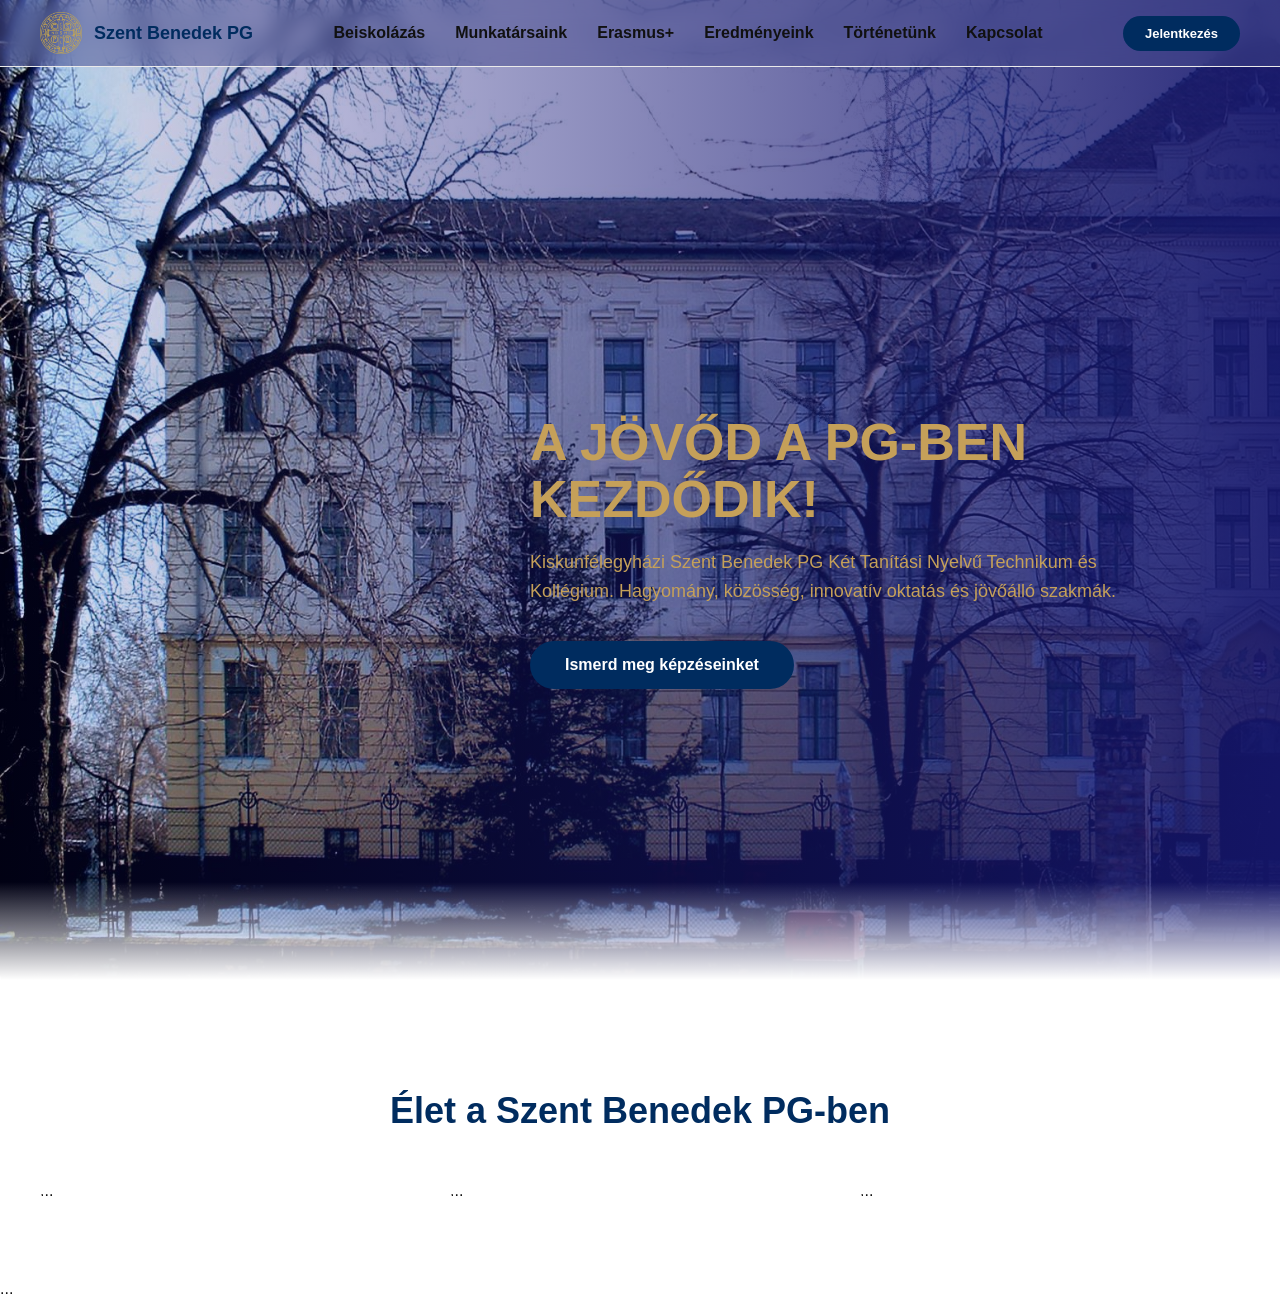
==== index.html @ a0282d71 "Update index.html" ====
<!DOCTYPE html>
<html lang="hu">
<head>
    <meta charset="UTF-8">
    <meta name="viewport" content="width=device-width, initial-scale=1.0">
    <title>Szent Benedek PG - Kiskunfélegyháza</title>
    <link rel="stylesheet" href="style.css">
</head>

<body>
    <header>
    <nav class="fejlec-tartalom">
        <div class="logo-terulet">
            <img src="pg_logo.png" alt="PG Bencés Címer">
            Szent Benedek PG
        </div>

        <ul class="menu">
            <li><a href="#beiskolazas">Beiskolázás</a></li>
            <li><a href="munkatarsak.html">Munkatársaink</a></li>
            <li><a href="#erasmus">Erasmus+</a></li>
            <li><a href="eredmenyek.html">Eredményeink</a></li>
            <li><a href="#tortenet">Történetünk</a></li>
            <li><a href="#kapcsolat">Kapcsolat</a></li>
        </ul>

        <a href="https://szbi-pg.hu/index.php/hu/beiskolazas"
           class="jelentkezes-gomb">
            Jelentkezés
        </a>
    </nav>
</header>
<section class="nyito-resz">
    <div class="nyito-tartalom">
        <h1>
            A JÖVŐD A PG-BEN KEZDŐDIK!
        </h1>

        <p>
            Kiskunfélegyházi Szent Benedek PG Két Tanítási
            Nyelvű Technikum és Kollégium.
            Hagyomány, közösség, innovatív oktatás és
            jövőálló szakmák.
        </p>

        <a href="#beiskolazas" class="fo-gomb">
            Ismerd meg képzéseinket
        </a>
    </div>
</section>
<section id="beiskolazas" class="tartalmi-resz">
    <h2 class="szekcio-cim">
        Élet a Szent Benedek PG-ben
    </h2>
    
    <div class="kartya-lista">
    
        <div class="informacio-kartya">
            ...
        </div>
    
        <div class="informacio-kartya" id="erasmus">
            ...
        </div>
    
        <div class="informacio-kartya">
            ...
        </div>
    
    </div>
</section>
<section id="tortenet" class="tortenet-resz">
    ...
</section>
</body>
</html>
---- style.css ----
:root {
    --pg-kek: #002c5f;
    --pg-arany: #c5a059;
    --szoveg-sotet: #111111;
    --szoveg-szurke: #555555;
    --hatter-vilagos: #ffffff;
    --hatter-szurke: #f8f9fa;
    --betutipus: 'Helvetica Neue', Helvetica, Arial, sans-serif;
}

body {
    font-family: var(--betutipus);
    margin: 0;
    padding: 0;
    color: var(--szoveg-sotet);
    background-color: var(--hatter-vilagos);
    overflow-x: hidden;
}

a {
    text-decoration: none;
    color: inherit;
}

ul {
    list-style: none;
    margin: 0;
    padding: 0;
}

header {
    background-color: rgba(71, 75, 141, 0.492);
    position: fixed;
    top: 0;
    width: 100%;
    z-index: 1000;
    border-bottom: 1px solid #eaeaea;
    backdrop-filter: blur(10px);
}

.fejlec-tartalom {
    max-width: 1440px;
    margin: 0 auto;
    display: flex;
    justify-content: space-between;
    align-items: center;
    padding: 12px 40px;
}

.logo-terulet {
    display: flex;
    align-items: center;
    gap: 12px;
    font-weight: 700;
    font-size: 18px;
    color: var(--pg-kek);
}

.logo-terulet img {
    height: 42px;
    width: auto;
}

.menu {
    display: flex;
    gap: 30px;
    font-size: 16px;
    font-weight: 600;
}

.jelentkezes-gomb {
    background-color: var(--pg-kek);
    color: white;
    padding: 10px 22px;
    border-radius: 20px;
    font-size: 13px;
    font-weight: 600;
}

.nyito-resz {
    height: 100vh;
    background:
        linear-gradient(
            to bottom,
            rgba(255, 255, 255, 0) 90%,
            rgba(255, 255, 255, 1) 100%
        ),
        linear-gradient(
            to right,
            rgba(0, 3, 182, 0.1) 0%,
            rgb(22, 23, 109) 110%
        ),
        url('pg.jpg') left top / cover no-repeat;

    display: flex;
    align-items: center;
    justify-content: flex-end;
    padding: 80px 40px 0;
}

.nyito-tartalom {
    max-width: 650px;
    padding-right: 60px;
    color: var(--pg-arany);
}

.nyito-resz h1 {
    font-size: 52px;
    font-weight: 800;
    margin-bottom: 20px;
    line-height: 1.1;
}

.nyito-resz p {
    font-size: 18px;
    margin-bottom: 35px;
    line-height: 1.6;
}

.fo-gomb {
    display: inline-block;
    background-color: var(--pg-kek);
    color: white;
    padding: 15px 35px;
    border-radius: 30px;
    font-weight: 700;
}

.tartalmi-resz {
    padding: 80px 40px;
    max-width: 1440px;
    margin: 0 auto;
}

.szekcio-cim {
    font-size: 36px;
    font-weight: 700;
    text-align: center;
    margin-bottom: 50px;
    color: var(--pg-kek);
}

.kartya-lista {
    display: grid;
    grid-template-columns: repeat(auto-fit, minmax(320px, 1fr));
    gap: 30px;
}

.informacio-kartya {
    background: white;
    border-radius: 20px;
    overflow: hidden;
    transition: 0.4s;
    display: flex;
    flex-direction: column;
}

.informacio-kartya:hover {
    box-shadow: 0 20px 40px var(--pg-kek);
    transform: translateY(-5px);
}

.kartya-kep {
    height: 220px;
    background-size: cover;
    background-position: center;
}

.kartya-tartalom {
    padding: 30px;
    flex-grow: 1;
    display: flex;
    flex-direction: column;
}

.kartya-kategoria {
    font-size: 12px;
    font-weight: 700;
    color: var(--pg-arany);
    text-transform: uppercase;
    margin-bottom: 10px;
}

.informacio-kartya h3 {
    font-size: 22px;
    color: var(--pg-kek);
    margin: 0 0 15px;
}

.informacio-kartya p {
    font-size: 15px;
    color: var(--szoveg-szurke);
    line-height: 1.6;
}

.kartya-link {
    font-size: 14px;
    font-weight: 700;
    color: var(--pg-kek);
    margin-top: auto;
}

.kartya-link::after {
    content: ' →';
}
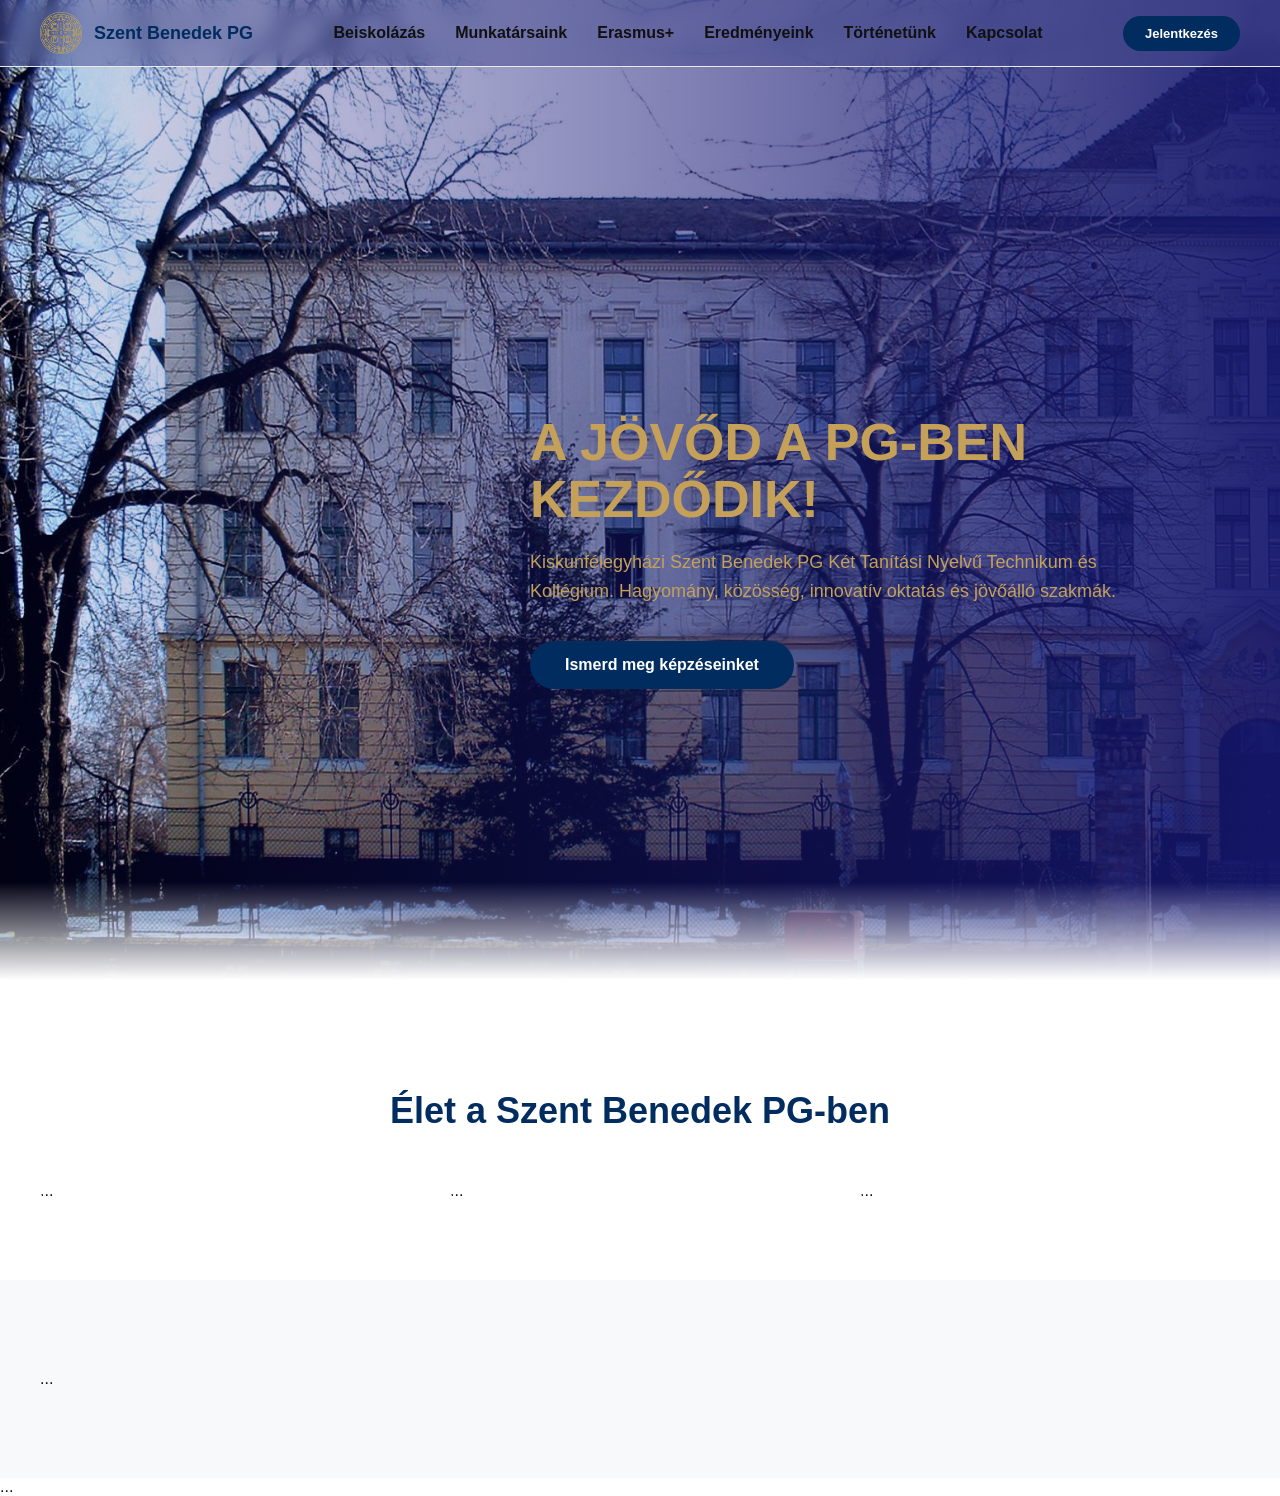
==== commit eb156886: "Update index.html" ====
--- a/index.html
+++ b/index.html
@@ -72,5 +72,8 @@
 <section id="tortenet" class="tortenet-resz">
     ...
 </section>
+<footer id="kapcsolat">
+    ...
+</footer>
 </body>
 </html>
--- a/style.css
+++ b/style.css
@@ -203,3 +203,40 @@
 .kartya-link::after {
     content: ' →';
 }
+
+.tortenet-resz {
+    background-color: var(--hatter-szurke);
+    padding: 90px 40px;
+}
+
+.tortenet-tartalom {
+    max-width: 1440px;
+    margin: 0 auto;
+    display: flex;
+    align-items: center;
+    gap: 60px;
+}
+
+.tortenet-kep {
+    flex: 1;
+    border-radius: 20px;
+    height: 420px;
+    background-image: url('tortenet.jpg');
+    background-size: cover;
+    background-position: center;
+}
+
+.tortenet-szoveg {
+    flex: 1;
+}
+
+.tortenet-szoveg h2 {
+    font-size: 38px;
+    color: var(--pg-kek);
+}
+
+.tortenet-szoveg p {
+    font-size: 16px;
+    color: var(--szoveg-szurke);
+    line-height: 1.8;
+}
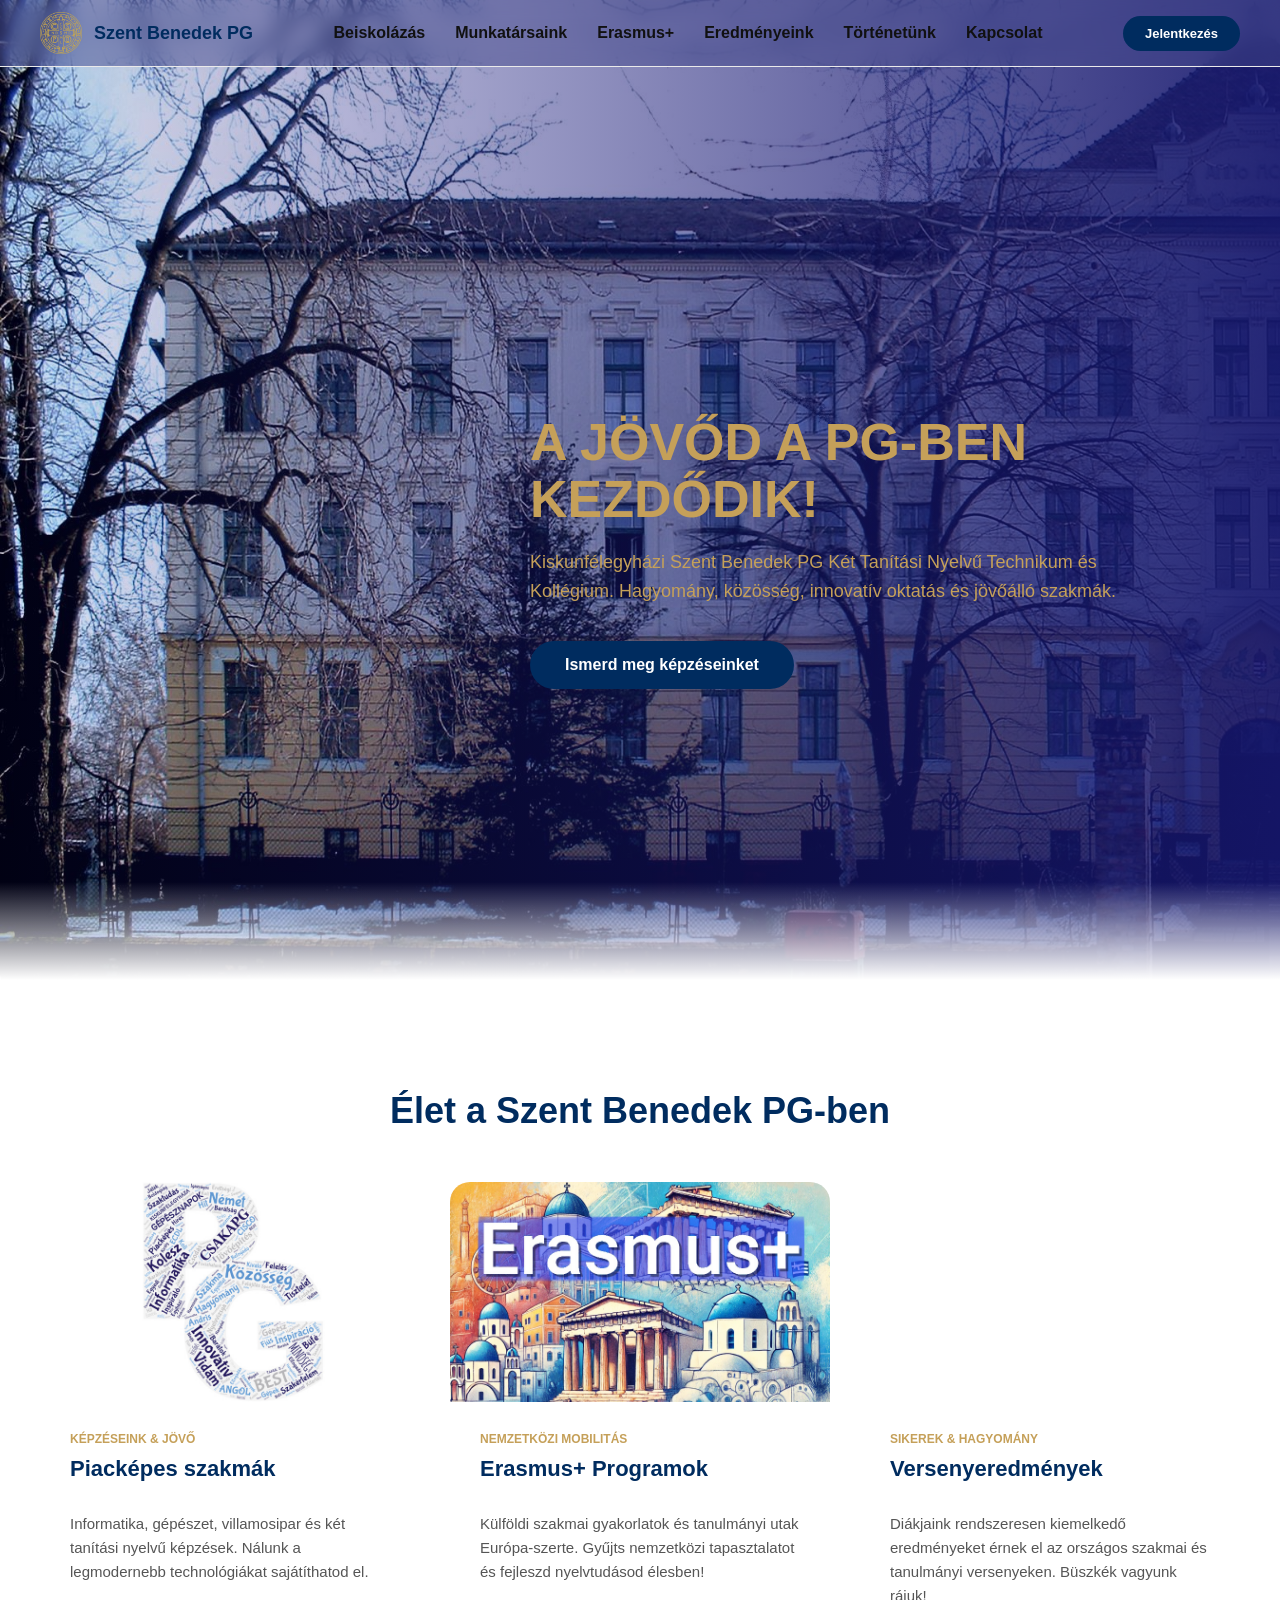
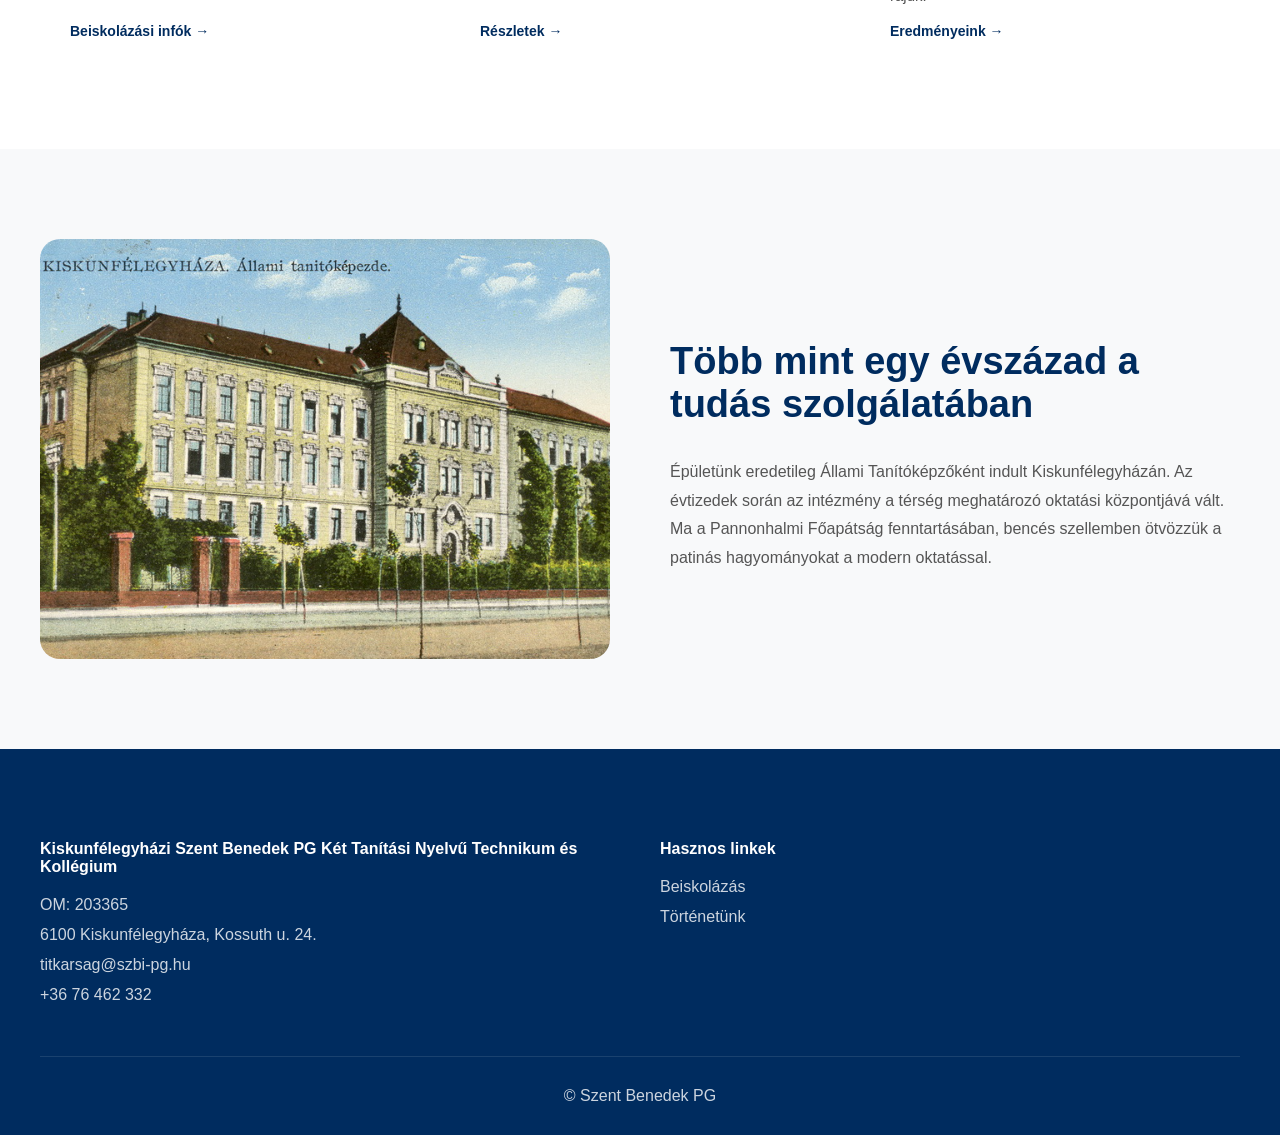
==== commit 9b87d0a3: "tartalom hozzáadása" ====
--- a/index.html
+++ b/index.html
@@ -6,74 +6,196 @@
     <title>Szent Benedek PG - Kiskunfélegyháza</title>
     <link rel="stylesheet" href="style.css">
 </head>
-
 <body>
     <header>
-    <nav class="fejlec-tartalom">
-        <div class="logo-terulet">
-            <img src="pg_logo.png" alt="PG Bencés Címer">
-            Szent Benedek PG
-        </div>
+        <nav class="fejlec-tartalom">
+            <div class="logo-terulet">
+                <img src="pg_logo.png" alt="PG Bencés Címer">
+                Szent Benedek PG
+            </div>
+            <ul class="menu">
+                <li>
+                    <a href="#beiskolazas">
+                        Beiskolázás
+                    </a>
+                </li>
+                <li>
+                    <a href="munkatarsak.html">
+                        Munkatársaink
+                    </a>
+                </li>
+                <li>
+                    <a href="#erasmus">
+                        Erasmus+
+                    </a>
+                </li>
+                <li>
+                    <a href="eredmenyek.html">
+                        Eredményeink
+                    </a>
+                </li>
+                <li>
+                    <a href="#tortenet">
+                        Történetünk
+                    </a>
+                </li>
+                <li>
+                    <a href="#kapcsolat">
+                        Kapcsolat
+                    </a>
+                </li>
+            </ul>
+            <a href="https://szbi-pg.hu/index.php/hu/beiskolazas" class="jelentkezes-gomb">
+                Jelentkezés
+            </a>
+        </nav>
+    </header>
+    <section class="nyito-resz">
+        <div class="nyito-tartalom">
+            <h1>
+                A JÖVŐD A PG-BEN KEZDŐDIK!
+            </h1>
+            <p>
+                Kiskunfélegyházi Szent Benedek PG Két Tanítási
+                Nyelvű Technikum és Kollégium.
+                Hagyomány, közösség, innovatív oktatás és
+                jövőálló szakmák.
+            </p>
+            <a href="#beiskolazas" class="fo-gomb">
+                Ismerd meg képzéseinket
+            </a>
+        </div>
+    </section>
+    <section id="beiskolazas" class="tartalmi-resz">
+        <h2 class="szekcio-cim">
+            Élet a Szent Benedek PG-ben
+        </h2>
+        <div class="kartya-lista">
+            <div class="informacio-kartya">
+                <div class="kartya-kep" style="background-image:url('beiskolazas.jpg');">
+                    
+                </div>
+                <div class="kartya-tartalom">
+                    <span class="kartya-kategoria">
+                        Képzéseink & Jövő
+                    </span>
+                    <h3>
+                        Piacképes szakmák
+                    </h3>
+                    <p>
+                        Informatika, gépészet, villamosipar
+                        és két tanítási nyelvű 
+                        képzések.
+                        Nálunk a legmodernebb technológiákat
+                        sajátíthatod el.
+                    </p>
+                    <a href="https://szbi-pg.hu/index.php/hu/beiskolazas" class="kartya-link">
+                        Beiskolázási infók
+                    </a>
+                </div>
+            </div>
+            <div class="informacio-kartya" id="erasmus">
+                <div class="kartya-kep" style="background-image:url('Erasmus.jpg');">
 
-        <ul class="menu">
-            <li><a href="#beiskolazas">Beiskolázás</a></li>
-            <li><a href="munkatarsak.html">Munkatársaink</a></li>
-            <li><a href="#erasmus">Erasmus+</a></li>
-            <li><a href="eredmenyek.html">Eredményeink</a></li>
-            <li><a href="#tortenet">Történetünk</a></li>
-            <li><a href="#kapcsolat">Kapcsolat</a></li>
-        </ul>
+                </div>
+                <div class="kartya-tartalom">
+                    <span class="kartya-kategoria">
+                        Nemzetközi Mobilitás
+                    </span>
+                    <h3>
+                        Erasmus+ Programok
+                    </h3>
+                    <p>
+                        Külföldi szakmai gyakorlatok és
+                        tanulmányi utak Európa-szerte.
+                        Gyűjts nemzetközi tapasztalatot
+                        és fejleszd nyelvtudásod élesben!
+                    </p>
+                    <a href="#" class="kartya-link">
+                        Részletek
+                    </a>
+                </div>
+            </div>
+            <div class="informacio-kartya" id="eredmenyek">
+                <div class="kartya-kep" style="background-image:url('verseny.jpg');">
 
-        <a href="https://szbi-pg.hu/index.php/hu/beiskolazas"
-           class="jelentkezes-gomb">
-            Jelentkezés
-        </a>
-    </nav>
-</header>
-<section class="nyito-resz">
-    <div class="nyito-tartalom">
-        <h1>
-            A JÖVŐD A PG-BEN KEZDŐDIK!
-        </h1>
+                </div>
+                <div class="kartya-tartalom">
+                    <span class="kartya-kategoria">
+                        Sikerek & Hagyomány
+                    </span>
+                    <h3>
+                        Versenyeredmények
+                    </h3>
+                    <p>
+                        Diákjaink rendszeresen kiemelkedő
+                        eredményeket érnek el az országos
+                        szakmai és tanulmányi versenyeken.
+                        Büszkék vagyunk rájuk!
+                    </p>
+                    <a href="#" class="kartya-link">
+                        Eredményeink
+                    </a>
+                </div>
+            </div>
+        </div>
+    </section>
+    <section id="tortenet" class="tortenet-resz">
+        <div class="tortenet-tartalom">
+            <div class="tortenet-kep">
 
-        <p>
-            Kiskunfélegyházi Szent Benedek PG Két Tanítási
-            Nyelvű Technikum és Kollégium.
-            Hagyomány, közösség, innovatív oktatás és
-            jövőálló szakmák.
-        </p>
-
-        <a href="#beiskolazas" class="fo-gomb">
-            Ismerd meg képzéseinket
-        </a>
-    </div>
-</section>
-<section id="beiskolazas" class="tartalmi-resz">
-    <h2 class="szekcio-cim">
-        Élet a Szent Benedek PG-ben
-    </h2>
-    
-    <div class="kartya-lista">
-    
-        <div class="informacio-kartya">
-            ...
-        </div>
-    
-        <div class="informacio-kartya" id="erasmus">
-            ...
-        </div>
-    
-        <div class="informacio-kartya">
-            ...
-        </div>
-    
-    </div>
-</section>
-<section id="tortenet" class="tortenet-resz">
-    ...
-</section>
-<footer id="kapcsolat">
-    ...
-</footer>
+            </div>
+            <div class="tortenet-szoveg">
+                <h2>
+                    Több mint egy évszázad
+                    a tudás szolgálatában
+                </h2>
+                <p>
+                    Épületünk eredetileg Állami Tanítóképzőként
+                    indult Kiskunfélegyházán.
+                    Az évtizedek során az intézmény a térség
+                    meghatározó oktatási központjává vált.
+                    Ma a Pannonhalmi Főapátság fenntartásában,
+                    bencés szellemben ötvözzük a patinás
+                    hagyományokat a modern oktatással.
+                </p>
+            </div>
+        </div>
+    </section>
+    <footer id="kapcsolat">
+        <div class="lablec-tartalom">
+            <div class="lablec-oszlop">
+                <h4>
+                    Kiskunfélegyházi Szent Benedek PG Két Tanítási Nyelvű Technikum és Kollégium
+                </h4>
+                <ul class="kapcsolat-adat">
+                    <li>OM: 203365</li>
+                    <li>6100 Kiskunfélegyháza, Kossuth u. 24.</li>
+                    <li>titkarsag@szbi-pg.hu</li>
+                    <li>+36 76 462 332</li>
+                </ul>
+            </div>
+            <div class="lablec-oszlop">
+                <h4>
+                    Hasznos linkek
+                </h4>
+                <ul>
+                    <li>
+                        <a href="#beiskolazas">
+                            Beiskolázás
+                        </a>
+                    </li>
+                    <li>
+                        <a href="#tortenet">
+                            Történetünk
+                        </a>
+                    </li>
+                </ul>
+            </div>
+        </div>
+        <div class="lablec-also-resz">
+            © Szent Benedek PG
+        </div>
+    </footer>
 </body>
 </html>
--- a/style.css
+++ b/style.css
@@ -240,3 +240,87 @@
     color: var(--szoveg-szurke);
     line-height: 1.8;
 }
+
+footer {
+    background-color: var(--pg-kek);
+    color: rgba(255, 255, 255, 0.8);
+    padding: 70px 40px 30px;
+}
+
+.lablec-tartalom {
+    max-width: 1440px;
+    margin: 0 auto 40px;
+    display: grid;
+    grid-template-columns: repeat(auto-fit, minmax(220px, 1fr));
+    gap: 40px;
+}
+
+.lablec-oszlop h4 {
+    color: white;
+    margin-bottom: 20px;
+}
+
+.lablec-oszlop ul li {
+    margin-bottom: 12px;
+}
+
+.lablec-also-resz {
+    max-width: 1440px;
+    margin: 0 auto;
+    text-align: center;
+    border-top: 1px solid rgba(255,255,255,0.1);
+    padding-top: 30px;
+}
+
+a {
+    transition: 0.3s;
+}
+
+.menu a:hover,
+.lablec-oszlop a:hover,
+.kartya-link:hover {
+    color: var(--pg-arany);
+    text-shadow: 0 0 5px var(--pg-arany);
+}
+
+.jelentkezes-gomb:hover,
+.fo-gomb:hover {
+    background-color: var(--pg-arany);
+    transform: scale(1.1);
+    color: var(--szoveg-sotet);
+}
+
+@media (max-width: 1024px) {
+    .nyito-resz {
+        background-size: cover;
+        justify-content: center;
+        text-align: center;
+    }
+
+    .nyito-tartalom {
+        padding-right: 0;
+    }
+
+    .tortenet-tartalom {
+        flex-direction: column;
+    }
+
+    .tortenet-kep {
+        width: 100%;
+        height: 300px;
+    }
+}
+
+@media (max-width: 768px) {
+    .menu {
+        display: none;
+    }
+
+    .tartalmi-resz {
+        padding: 50px 20px;
+    }
+
+    .nyito-resz h1 {
+        font-size: 36px;
+    }
+}
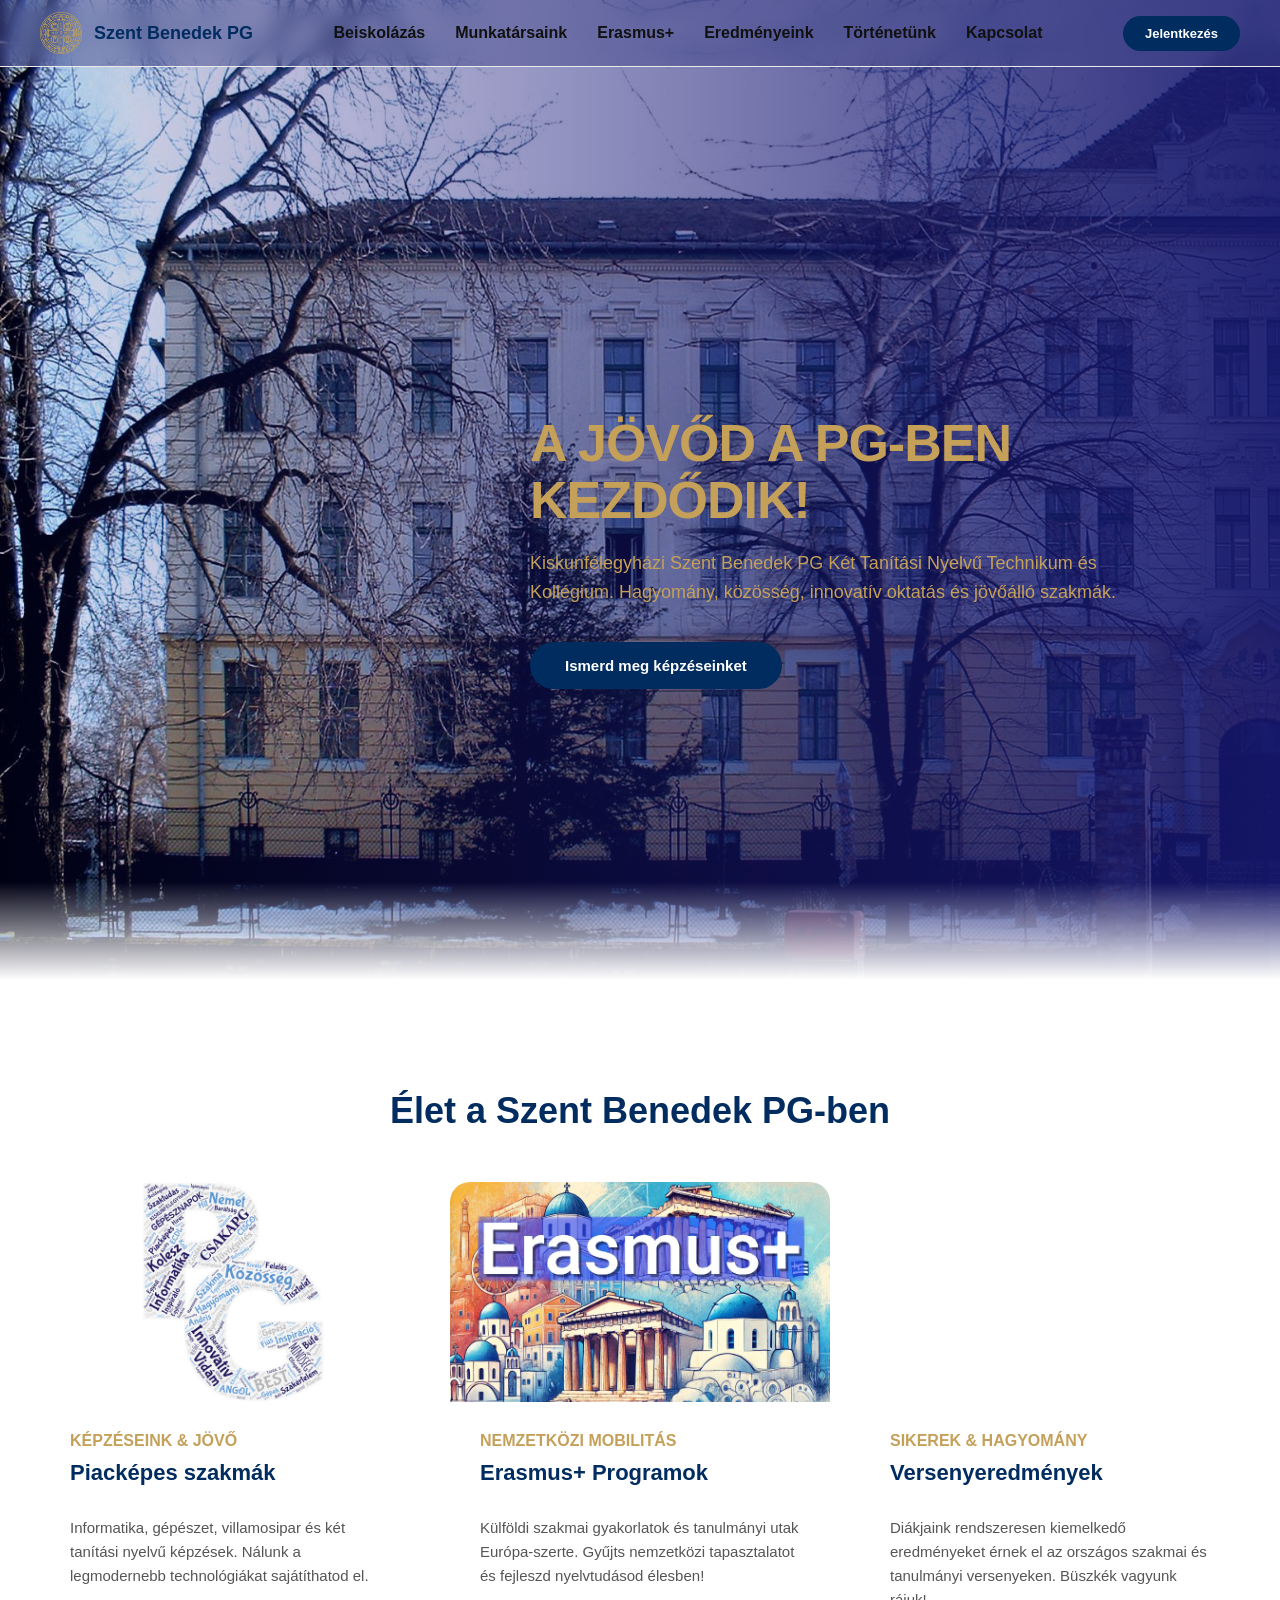
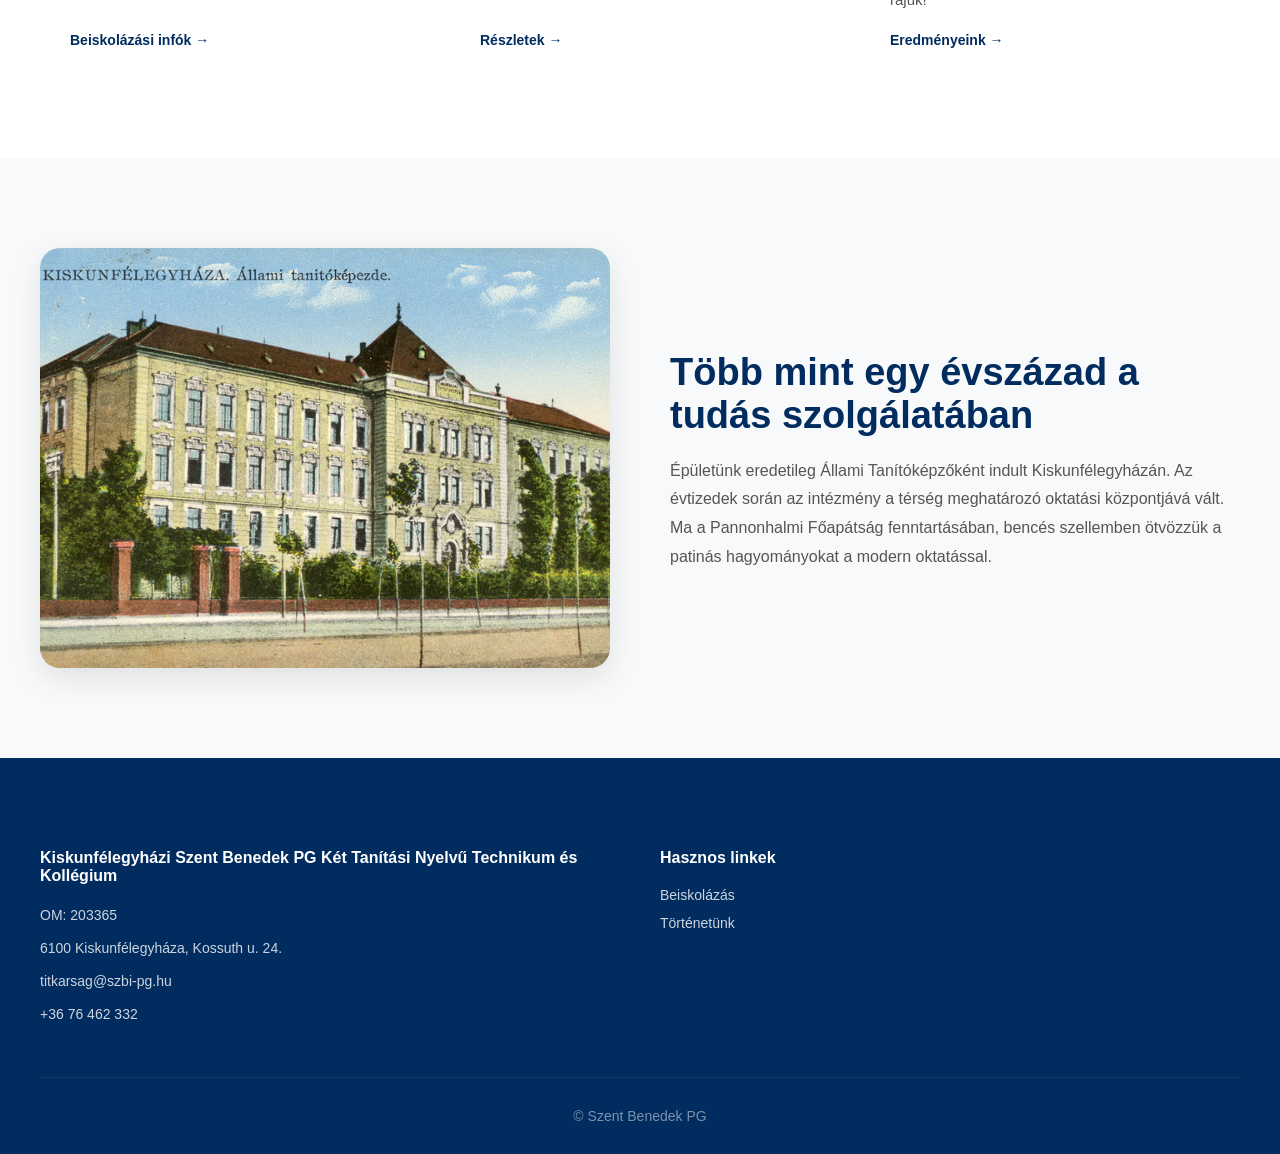
==== commit b26363c0: "erasmus pages development" ====
--- a/index.html
+++ b/index.html
@@ -25,7 +25,7 @@
                     </a>
                 </li>
                 <li>
-                    <a href="#erasmus">
+                    <a href="Erasmus_2022.html">
                         Erasmus+
                     </a>
                 </li>
@@ -35,12 +35,12 @@
                     </a>
                 </li>
                 <li>
-                    <a href="#tortenet">
+                    <a href="index.html/#tortenet">
                         Történetünk
                     </a>
                 </li>
                 <li>
-                    <a href="#kapcsolat">
+                    <a href="index.html/#kapcsolat">
                         Kapcsolat
                     </a>
                 </li>
@@ -111,7 +111,7 @@
                         Gyűjts nemzetközi tapasztalatot
                         és fejleszd nyelvtudásod élesben!
                     </p>
-                    <a href="#" class="kartya-link">
+                    <a href="Erasmus_2022.html" class="kartya-link">
                         Részletek
                     </a>
                 </div>
--- a/style.css
+++ b/style.css
@@ -1,14 +1,14 @@
-:root {
+:root{
     --pg-kek: #002c5f;
     --pg-arany: #c5a059;
     --szoveg-sotet: #111111;
     --szoveg-szurke: #555555;
     --hatter-vilagos: #ffffff;
-    --hatter-szurke: #f8f9fa;
+    --hatter-szurke:  #f8f9fa;
     --betutipus: 'Helvetica Neue', Helvetica, Arial, sans-serif;
 }
 
-body {
+body{
     font-family: var(--betutipus);
     margin: 0;
     padding: 0;
@@ -17,18 +17,19 @@
     overflow-x: hidden;
 }
 
-a {
+a{
     text-decoration: none;
     color: inherit;
-}
-
-ul {
+    transition: 0.3s;
+}
+
+ul{
     list-style: none;
     margin: 0;
     padding: 0;
 }
 
-header {
+header{
     background-color: rgba(71, 75, 141, 0.492);
     position: fixed;
     top: 0;
@@ -38,7 +39,7 @@
     backdrop-filter: blur(10px);
 }
 
-.fejlec-tartalom {
+.fejlec-tartalom{
     max-width: 1440px;
     margin: 0 auto;
     display: flex;
@@ -47,7 +48,7 @@
     padding: 12px 40px;
 }
 
-.logo-terulet {
+.logo-terulet{
     display: flex;
     align-items: center;
     gap: 12px;
@@ -56,83 +57,99 @@
     color: var(--pg-kek);
 }
 
-.logo-terulet img {
+.logo-terulet img{
     height: 42px;
     width: auto;
 }
 
-.menu {
+.menu{
     display: flex;
     gap: 30px;
     font-size: 16px;
     font-weight: 600;
-}
-
-.jelentkezes-gomb {
+    color: var(--szoveg-sotet);
+}
+
+.menu a:hover, .lablec-oszlop a:hover, .kartya-link:hover{
+    color: var(--pg-arany);
+    text-shadow: 0px 0px 5px var(--pg-arany);
+}
+
+.jelentkezes-gomb{
     background-color: var(--pg-kek);
     color: white;
+    /*  PREV VERSION: color: white !important;*/
     padding: 10px 22px;
     border-radius: 20px;
     font-size: 13px;
     font-weight: 600;
 }
 
-.nyito-resz {
+.nyito-resz{
     height: 100vh;
     background:
-        linear-gradient(
-            to bottom,
-            rgba(255, 255, 255, 0) 90%,
-            rgba(255, 255, 255, 1) 100%
-        ),
-        linear-gradient(
-            to right,
-            rgba(0, 3, 182, 0.1) 0%,
-            rgb(22, 23, 109) 110%
-        ),
-        url('pg.jpg') left top / cover no-repeat;
-
+    linear-gradient(
+        to bottom,
+        rgba(255, 255, 255, 0) 90%,
+        rgba(255, 255, 255, 1) 100%
+    ),
+    linear-gradient(
+        to right,
+        rgba(0, 3, 182, 0.1) 0%,
+        rgb(22, 23, 109) 110%
+    ),
+    url('pg.jpg') left top / cover no-repeat;
+    background-attachment: scroll;
     display: flex;
     align-items: center;
     justify-content: flex-end;
     padding: 80px 40px 0;
 }
 
-.nyito-tartalom {
+.nyito-tartalom{
     max-width: 650px;
+    text-align: left;
     padding-right: 60px;
     color: var(--pg-arany);
 }
 
-.nyito-resz h1 {
+.nyito-resz h1{
     font-size: 52px;
     font-weight: 800;
     margin-bottom: 20px;
     line-height: 1.1;
-}
-
-.nyito-resz p {
+    letter-spacing: -1px;
+}
+
+.nyito-resz p{
     font-size: 18px;
     margin-bottom: 35px;
     line-height: 1.6;
 }
 
-.fo-gomb {
+.fo-gomb{
     display: inline-block;
     background-color: var(--pg-kek);
     color: white;
     padding: 15px 35px;
     border-radius: 30px;
     font-weight: 700;
-}
-
-.tartalmi-resz {
+    font-size: 15px;
+}
+
+.jelentkezes-gomb:hover, .fo-gomb:hover{
+    background-color: var(--pg-arany);
+    transform: scale(1.1);
+    color: var(--szoveg-sotet);
+}
+
+.tartalmi-resz{
     padding: 80px 40px;
     max-width: 1440px;
     margin: 0 auto;
 }
 
-.szekcio-cim {
+.szekcio-cim{
     font-size: 36px;
     font-weight: 700;
     text-align: center;
@@ -146,7 +163,7 @@
     gap: 30px;
 }
 
-.informacio-kartya {
+.informacio-kartya{
     background: white;
     border-radius: 20px;
     overflow: hidden;
@@ -155,61 +172,63 @@
     flex-direction: column;
 }
 
-.informacio-kartya:hover {
+.informacio-kartya:hover{
     box-shadow: 0 20px 40px var(--pg-kek);
     transform: translateY(-5px);
 }
 
-.kartya-kep {
+.kartya-kep{
     height: 220px;
     background-size: cover;
     background-position: center;
 }
 
-.kartya-tartalom {
+.kartya-tartalom{
     padding: 30px;
     flex-grow: 1;
     display: flex;
     flex-direction: column;
 }
 
-.kartya-kategoria {
-    font-size: 12px;
+.kartya-kategoria{
+    font-size: 12p;
     font-weight: 700;
     color: var(--pg-arany);
     text-transform: uppercase;
     margin-bottom: 10px;
 }
 
-.informacio-kartya h3 {
+.informacio-kartya h3{
     font-size: 22px;
-    color: var(--pg-kek);
+    font-weight: 700;
     margin: 0 0 15px;
-}
-
-.informacio-kartya p {
+    color: var(--pg-kek);
+}
+
+.informacio-kartya p{
     font-size: 15px;
     color: var(--szoveg-szurke);
     line-height: 1.6;
-}
-
-.kartya-link {
+    margin-bottom: 20px;
+}
+
+.kartya-link{
     font-size: 14px;
     font-weight: 700;
     color: var(--pg-kek);
     margin-top: auto;
 }
 
-.kartya-link::after {
+.kartya-link::after{
     content: ' →';
 }
 
-.tortenet-resz {
+.tortenet-resz{
     background-color: var(--hatter-szurke);
     padding: 90px 40px;
 }
 
-.tortenet-tartalom {
+.tortenet-tartalom{
     max-width: 1440px;
     margin: 0 auto;
     display: flex;
@@ -217,110 +236,164 @@
     gap: 60px;
 }
 
-.tortenet-kep {
+.tortenet-kep{
     flex: 1;
     border-radius: 20px;
+    overflow: hidden;
     height: 420px;
     background-image: url('tortenet.jpg');
     background-size: cover;
     background-position: center;
-}
-
-.tortenet-szoveg {
+    box-shadow: 0 10px 30px rgba(0, 0, 0, 0.1);
+}
+
+.tortenet-szoveg{
     flex: 1;
 }
 
-.tortenet-szoveg h2 {
+.tortenet-szoveg h2{
     font-size: 38px;
-    color: var(--pg-kek);
-}
-
-.tortenet-szoveg p {
+    font-weight: 700;
+    color: var(--pg-kek);
+    margin-bottom: 20px;
+}
+
+.tortenet-szoveg p{
     font-size: 16px;
     color: var(--szoveg-szurke);
     line-height: 1.8;
-}
-
-footer {
+    margin-bottom: 25px;
+}
+
+footer{
     background-color: var(--pg-kek);
     color: rgba(255, 255, 255, 0.8);
     padding: 70px 40px 30px;
-}
-
-.lablec-tartalom {
-    max-width: 1440px;
-    margin: 0 auto 40px;
+    font-size: 14px;
+}
+
+.lablec-tartalom{
+    max-width: 1440px;
+    margin: 0 auto;
     display: grid;
     grid-template-columns: repeat(auto-fit, minmax(220px, 1fr));
     gap: 40px;
-}
-
-.lablec-oszlop h4 {
+    margin-bottom: 40px;
+}
+
+.lablec-oszlop h4{
     color: white;
     margin-bottom: 20px;
-}
-
-.lablec-oszlop ul li {
+    font-weight: 600;
+    font-size: 16px;
+}
+
+.lablec-oszlop ul li{
     margin-bottom: 12px;
 }
 
-.lablec-also-resz {
+.kapcsolat-adat{
+    margin-bottom: 12px;
+    line-height: 1.5;
+}
+
+.lablec-also-resz{
     max-width: 1440px;
     margin: 0 auto;
     text-align: center;
-    border-top: 1px solid rgba(255,255,255,0.1);
+    border-top: 1px solid rgba(255, 255, 255, 0.1);
     padding-top: 30px;
-}
-
-a {
-    transition: 0.3s;
-}
-
-.menu a:hover,
-.lablec-oszlop a:hover,
-.kartya-link:hover {
-    color: var(--pg-arany);
-    text-shadow: 0 0 5px var(--pg-arany);
-}
-
-.jelentkezes-gomb:hover,
-.fo-gomb:hover {
-    background-color: var(--pg-arany);
-    transform: scale(1.1);
-    color: var(--szoveg-sotet);
-}
-
-@media (max-width: 1024px) {
-    .nyito-resz {
+    opacity: 0.6;
+}
+
+@media (max-width: 1024px){
+    .nyito-resz{
         background-size: cover;
         justify-content: center;
         text-align: center;
-    }
-
-    .nyito-tartalom {
+        }
+    .nyito-tartalom{
         padding-right: 0;
-    }
-
-    .tortenet-tartalom {
+        }
+    .tortenet-tartalom{
         flex-direction: column;
-    }
-
-    .tortenet-kep {
+        }
+        .tortenet-kep{
         width: 100%;
         height: 300px;
-    }
-}
-
-@media (max-width: 768px) {
-    .menu {
+        }
+}
+
+@media (max-width: 768px){
+    .menu{
         display: none;
-    }
-
-    .tartalmi-resz {
+        }
+    .tartalmi-resz{
         padding: 50px 20px;
-    }
-
-    .nyito-resz h1 {
+        }
+    .nyito-resz h1{
         font-size: 36px;
-    }
-}
+        }
+}
+
+
+.munkatarsaink{  
+    .szekcio-cim{
+        text-align: left;
+        margin-bottom: 25px;
+    }
+
+    .szekcio-cim:not(:first-child){
+        margin-top: 50px;
+    }
+    
+    .kartya-lista{
+        grid-template-columns: repeat(auto-fit, minmax(240px, 1fr));
+    }
+
+    .kartya-kep{
+        height: 400px;
+        background-position: top;
+    }
+    
+    .informacio-kartya h3{
+        margin: 0;
+    }
+    
+    .informacio-kartya p{
+        line-height: normal;
+        margin-bottom: 5px;
+        font-weight: 500;
+    }
+
+
+    /*   DESIGN WHICH NEEDS REWORK   */
+    .informacio-kartya{
+        box-shadow: 0px 5px 10px var(--pg-kek);
+    }
+
+    .informacio-kartya:hover{
+        box-shadow: 0 20px 40px var(--pg-kek);
+        transform: translateY(-5px);
+    }
+}
+
+.valtozo-kartya-lista{
+    height: 80vh;
+}
+
+.valtozo-kartya{
+    height: 10vh;
+}
+
+#first-card{
+    float: left;
+}
+
+#active-card{
+    float: none;
+}
+
+#last-card{
+    float: right;
+}
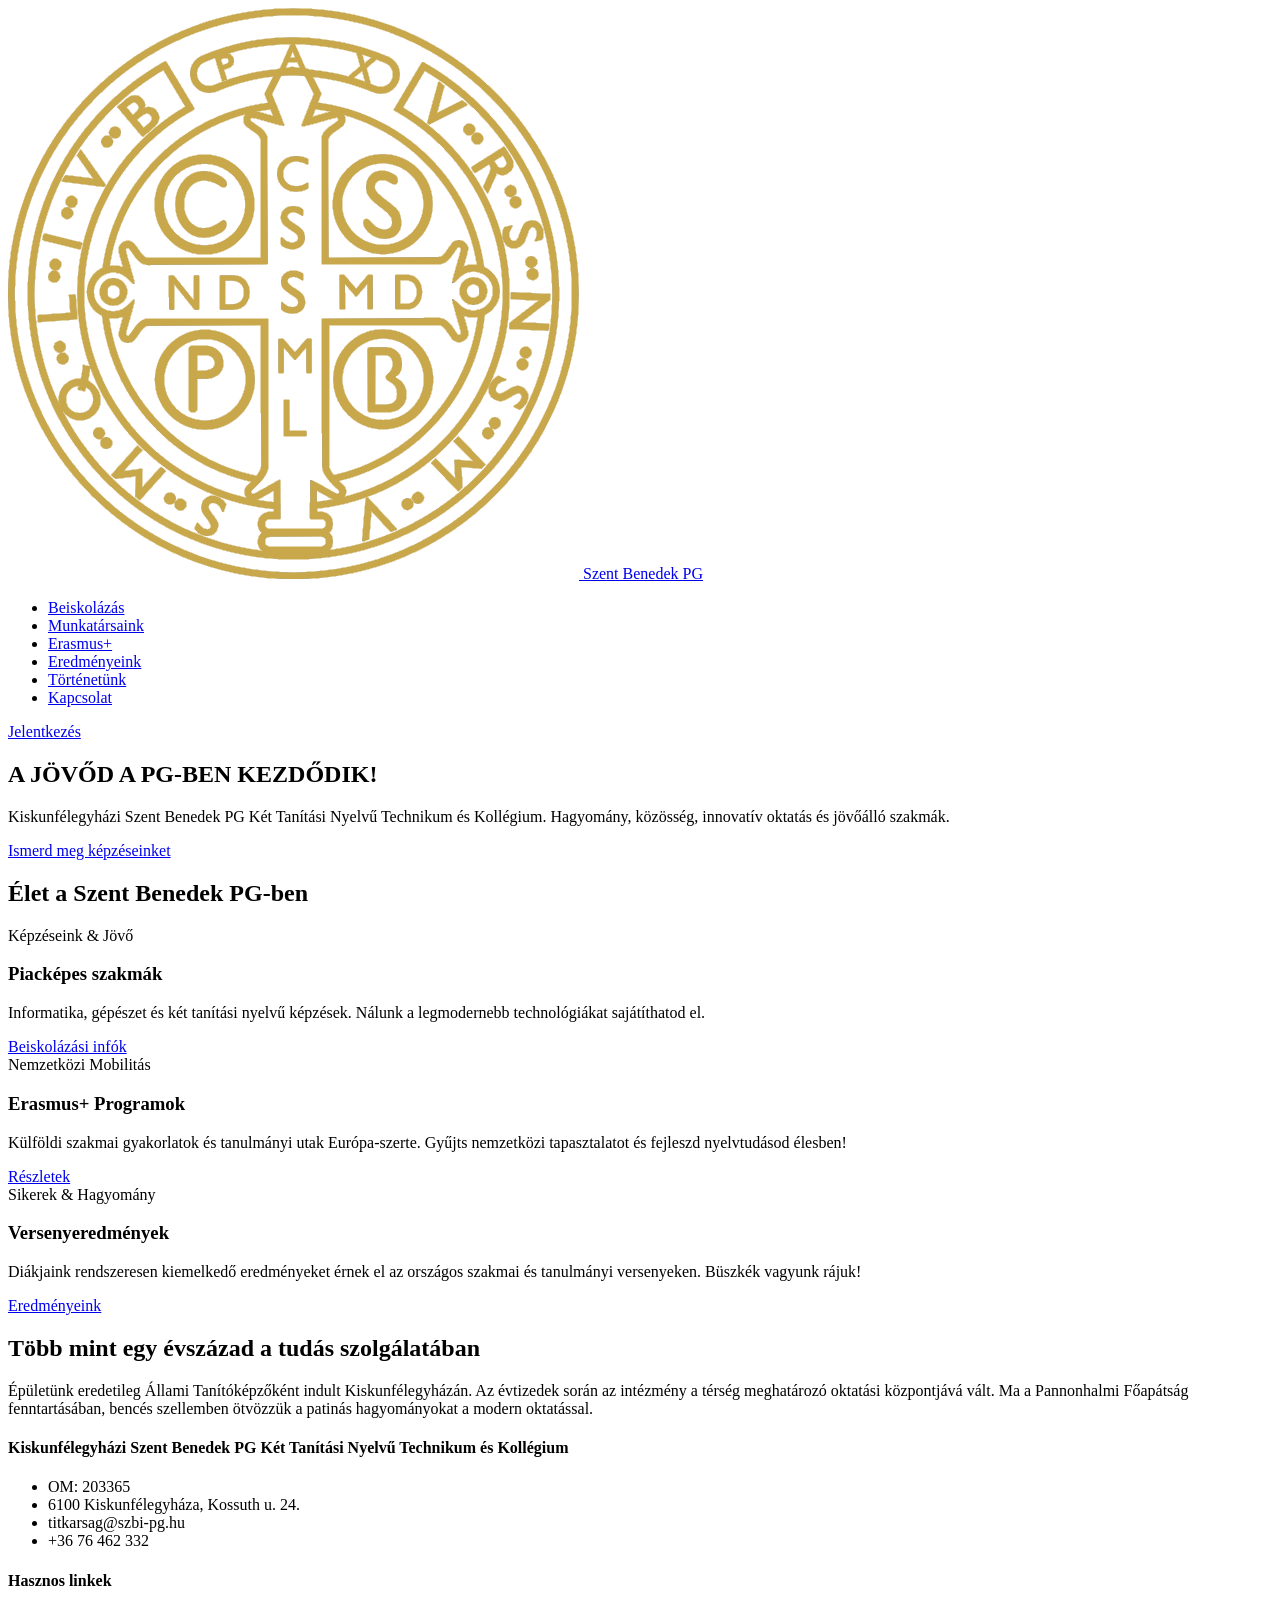
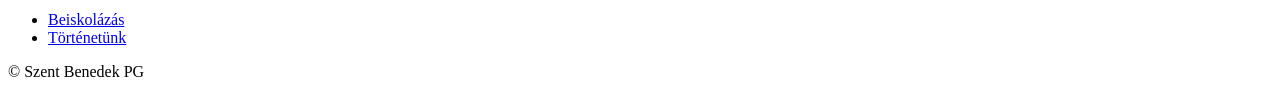
==== commit 58dbf223: "Update stylesheet link and navigation structure" ====
--- a/index.html
+++ b/index.html
@@ -4,51 +4,27 @@
     <meta charset="UTF-8">
     <meta name="viewport" content="width=device-width, initial-scale=1.0">
     <title>Szent Benedek PG - Kiskunfélegyháza</title>
-    <link rel="stylesheet" href="style.css">
+    <link rel="stylesheet" href="index.css">
 </head>
 <body>
     <header>
         <nav class="fejlec-tartalom">
-            <div class="logo-terulet">
-                <img src="pg_logo.png" alt="PG Bencés Címer">
-                Szent Benedek PG
-            </div>
-            <ul class="menu">
-                <li>
-                    <a href="#beiskolazas">
-                        Beiskolázás
-                    </a>
-                </li>
-                <li>
-                    <a href="munkatarsak.html">
-                        Munkatársaink
-                    </a>
-                </li>
-                <li>
-                    <a href="Erasmus_2022.html">
-                        Erasmus+
-                    </a>
-                </li>
-                <li>
-                    <a href="eredmenyek.html">
-                        Eredményeink
-                    </a>
-                </li>
-                <li>
-                    <a href="index.html/#tortenet">
-                        Történetünk
-                    </a>
-                </li>
-                <li>
-                    <a href="index.html/#kapcsolat">
-                        Kapcsolat
-                    </a>
-                </li>
-            </ul>
-            <a href="https://szbi-pg.hu/index.php/hu/beiskolazas" class="jelentkezes-gomb">
-                Jelentkezés
-            </a>
-        </nav>
+    <a href="index.html" class="logo-terulet">
+        <img src="pg_logo.png" alt="PG Bencés Címer">
+        Szent Benedek PG
+    </a>
+    <ul class="menu">
+        <li><a href="beiskolazas.html">Beiskolázás</a></li>
+        <li><a href="munkatarsak.html">Munkatársaink</a></li>
+        <li><a href="Erasmus_2022.html">Erasmus+</a></li>
+        <li><a href="eredmenyek.html">Eredményeink</a></li>
+        <li><a href="index.html#tortenet">Történetünk</a></li>
+        <li><a href="#kapcsolat">Kapcsolat</a></li>
+    </ul>
+    <a href="https://szbi-pg.hu/index.php/hu/beiskolazas" class="jelentkezes-gomb">
+        Jelentkezés
+    </a>
+</nav>
     </header>
     <section class="nyito-resz">
         <div class="nyito-tartalom">
@@ -83,13 +59,13 @@
                         Piacképes szakmák
                     </h3>
                     <p>
-                        Informatika, gépészet, villamosipar
+                        Informatika, gépészet
                         és két tanítási nyelvű 
                         képzések.
                         Nálunk a legmodernebb technológiákat
                         sajátíthatod el.
                     </p>
-                    <a href="https://szbi-pg.hu/index.php/hu/beiskolazas" class="kartya-link">
+                    <a href="beiskolazas.html" class="kartya-link">
                         Beiskolázási infók
                     </a>
                 </div>
@@ -133,7 +109,7 @@
                         szakmai és tanulmányi versenyeken.
                         Büszkék vagyunk rájuk!
                     </p>
-                    <a href="#" class="kartya-link">
+                    <a href="eredmenyek.html" class="kartya-link">
                         Eredményeink
                     </a>
                 </div>
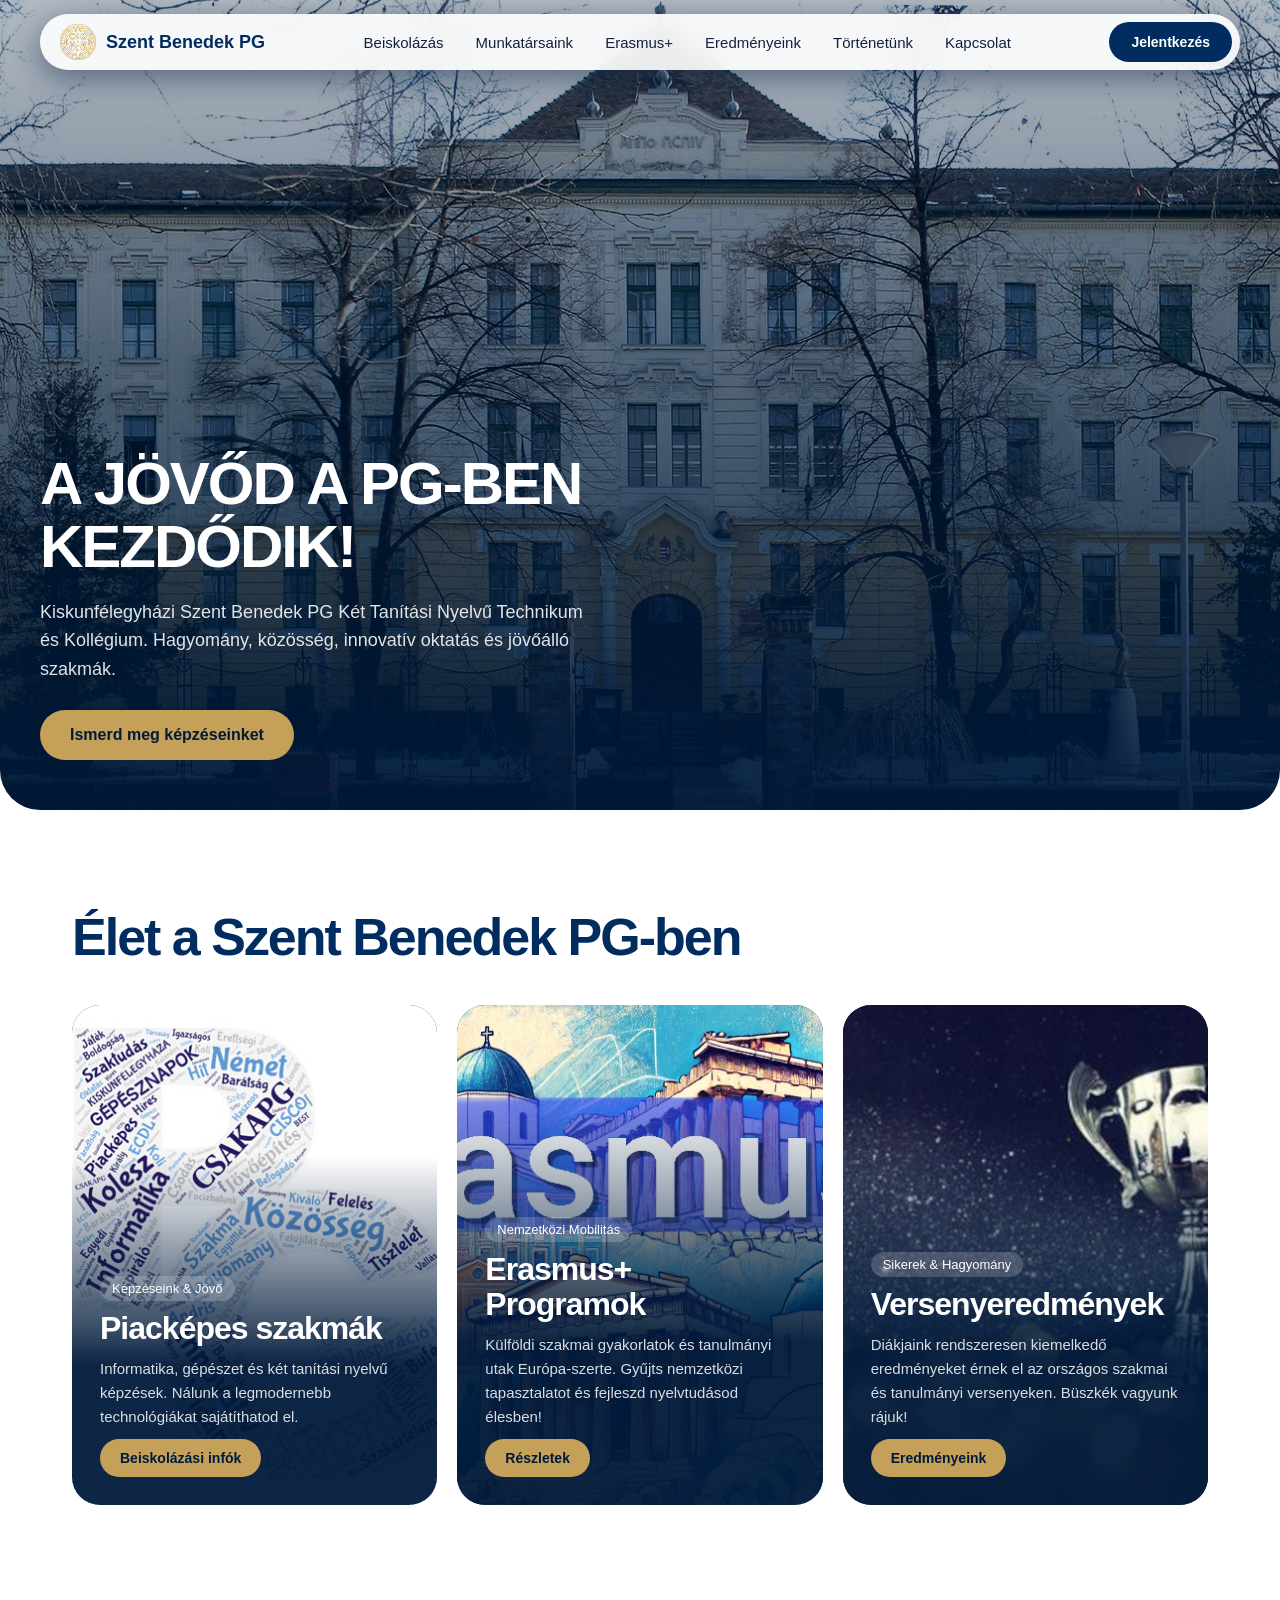
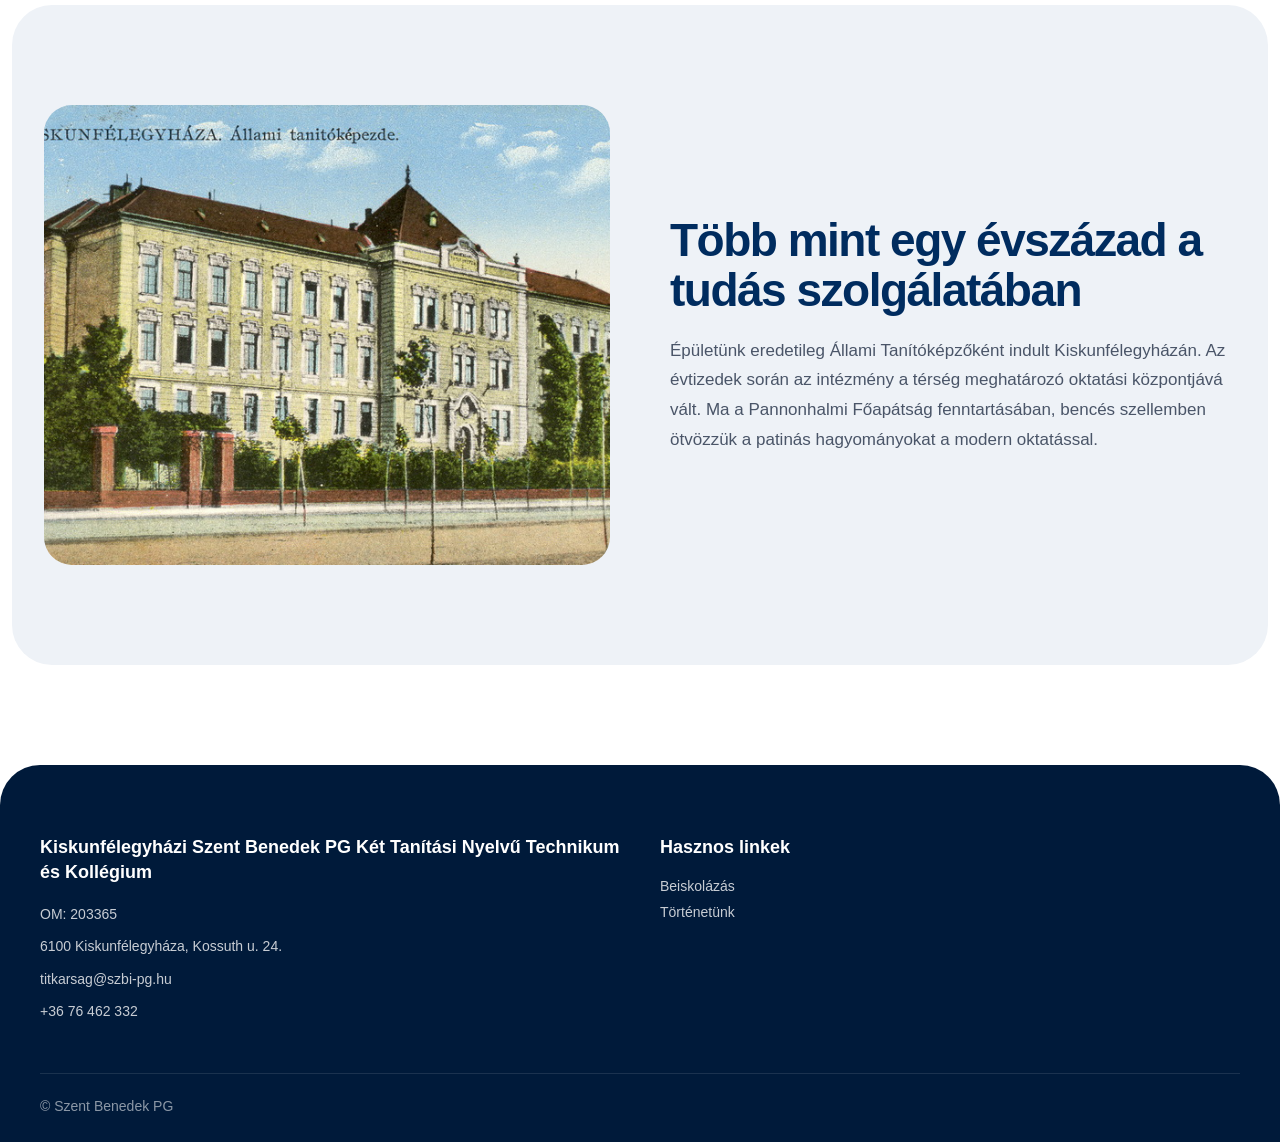
==== commit 790341a5: "Update application link to new registration page" ====
--- a/index.html
+++ b/index.html
@@ -21,7 +21,7 @@
         <li><a href="index.html#tortenet">Történetünk</a></li>
         <li><a href="#kapcsolat">Kapcsolat</a></li>
     </ul>
-    <a href="https://szbi-pg.hu/index.php/hu/beiskolazas" class="jelentkezes-gomb">
+    <a href="jelentkezes.html" class="jelentkezes-gomb">
         Jelentkezés
     </a>
 </nav>
--- a/index.css
+++ b/index.css
@@ -0,0 +1,411 @@
+:root{
+    --kek: #002c5f;
+    --kek-sotet: #001a3a;
+    --arany: #c5a059;
+    --szoveg: #14213d;
+    --szurke: #4a5568;
+    --hatter-szurke: #eef2f7;
+    --vonal: #dde3ec;
+    --betutipus: 'Helvetica Neue', Helvetica, Arial, sans-serif;
+}
+
+/* ---------- Alapok ---------- */
+
+*{ box-sizing: border-box; }
+
+html{ scroll-behavior: smooth; }
+
+body{
+    font-family: var(--betutipus);
+    margin: 0;
+    color: var(--szoveg);
+    overflow-x: hidden;
+}
+
+a{ text-decoration: none; color: inherit; transition: 0.3s; }
+ul{ list-style: none; margin: 0; padding: 0; }
+
+/* ---------- Lebegő fejléc (lekerekített sáv) ---------- */
+
+header{
+    position: fixed;
+    top: 14px;
+    left: 50%;
+    transform: translateX(-50%);
+    width: calc(100% - 32px);
+    max-width: 1200px;
+    z-index: 1000;
+    background: rgba(255, 255, 255, 0.9);
+    backdrop-filter: blur(12px);
+    border-radius: 999px;
+    box-shadow: 0 8px 30px rgba(0, 26, 58, 0.482);
+}
+
+.fejlec-tartalom{
+    display: flex;
+    justify-content: space-between;
+    align-items: center;
+    padding: 8px 8px 8px 20px;
+}
+
+.logo-terulet{
+    display: flex;
+    align-items: center;
+    gap: 10px;
+    font-weight: 700;
+    font-size: 18px;
+    color: var(--kek);
+}
+
+.logo-terulet img{ height: 36px; }
+
+.menu{
+    display: flex;
+    gap: 4px;
+    font-size: 15px;
+    font-weight: 500;
+}
+
+.menu a{
+    display: block;
+    padding: 8px 14px;
+    border-radius: 999px;
+}
+
+.menu a:hover{
+    background: var(--arany);
+    color: var(--kek);
+}
+
+.jelentkezes-gomb{
+    background: var(--kek);
+    color: white;
+    padding: 12px 22px;
+    border-radius: 999px;
+    font-size: 14px;
+    font-weight: 600;
+}
+
+.jelentkezes-gomb:hover{
+    background: var(--arany);
+    color: var(--kek-sotet);
+}
+
+.lablec-oszlop a:hover{ color: var(--arany); }
+
+/* ---------- Nyitó rész ---------- */
+
+.nyito-resz{
+    min-height: 90vh;
+    display: flex;
+    align-items: flex-end;
+    padding: 110px 40px 50px;
+    border-radius: 0 0 40px 40px;
+    background:
+        linear-gradient(to top, rgba(0, 26, 58, 0.95), rgba(0, 26, 58, 0.3)),
+        url('pg.jpg') center / cover;
+    color: white;
+}
+
+.nyito-resz h1{
+    font-size: 60px;
+    font-weight: 800;
+    line-height: 1.05;
+    letter-spacing: -2px;
+    margin: 0 0 20px;
+    max-width: 800px;
+}
+
+.nyito-resz p{
+    font-size: 18px;
+    line-height: 1.6;
+    margin: 0 0 26px;
+    max-width: 560px;
+    color: rgba(255, 255, 255, 0.88);
+}
+
+.nyito-tartalom{
+    width: 100%;
+    max-width: 1200px;
+    margin: 0 auto;
+}
+
+.fo-gomb{
+    display: inline-block;
+    background: var(--arany);
+    color: var(--kek-sotet);
+    padding: 16px 30px;
+    border-radius: 999px;
+    font-weight: 600;
+    font-size: 16px;
+}
+
+.fo-gomb:hover{ background: white; }
+
+/* ---------- Kártyák ---------- */
+
+.tartalmi-resz{
+    max-width: 1200px;
+    margin: 0 auto;
+    padding: 100px 32px;
+}
+
+.szekcio-cim{
+    font-size: 52px;
+    font-weight: 800;
+    letter-spacing: -2px;
+    line-height: 1.05;
+    margin: 0 0 40px;
+    color: var(--kek);
+}
+
+.kartya-lista{
+    display: grid;
+    grid-template-columns: repeat(auto-fit, minmax(300px, 1fr));
+    gap: 20px;
+}
+
+/* A fotó kitölti a kártyát, a szöveg alul, a fotóra kerül */
+.informacio-kartya{
+    position: relative;
+    min-height: 500px;
+    border-radius: 28px;
+    overflow: hidden;
+    display: flex;
+    flex-direction: column;
+    justify-content: flex-end;
+    background: var(--kek);
+    color: white;
+}
+
+.kartya-kep{
+    position: absolute;
+    inset: 0;                         /* kitölti a kártyát */
+    background-size: cover;
+    background-position: center;
+    transition: 0.6s;
+}
+
+.informacio-kartya:hover .kartya-kep{ transform: scale(1.06); }
+
+/* sötét átmenet, hogy a szöveg olvasható legyen */
+.kartya-tartalom{
+    position: relative;
+    padding: 120px 28px 28px;
+    background: linear-gradient(to top, rgba(0, 26, 58, 0.95) 40%, transparent);
+    display: flex;
+    flex-direction: column;
+    align-items: flex-start;
+    gap: 10px;
+}
+
+.kartya-kategoria{
+    font-size: 13px;
+    padding: 5px 12px;
+    border-radius: 999px;
+    background: rgba(255, 255, 255, 0.18);
+}
+
+.informacio-kartya h3{
+    font-size: 32px;
+    letter-spacing: -1px;
+    line-height: 1.1;
+    margin: 0;
+}
+
+.informacio-kartya p{
+    font-size: 15px;
+    line-height: 1.6;
+    margin: 0;
+    color: rgba(255, 255, 255, 0.85);
+}
+
+.kartya-link{
+    background: var(--arany);
+    color: var(--kek-sotet);
+    padding: 11px 20px;
+    border-radius: 999px;
+    font-size: 14px;
+    font-weight: 600;
+}
+
+.kartya-link:hover{ background: white; }
+
+/* ---------- Történet ---------- */
+
+.tortenet-resz{
+    background: var(--hatter-szurke);
+    padding: 100px 32px;
+    margin: 0 12px;
+    border-radius: 40px;
+}
+
+.tortenet-tartalom{
+    max-width: 1200px;
+    margin: 0 auto;
+    display: flex;
+    align-items: center;
+    gap: 60px;
+}
+
+.tortenet-kep{
+    flex: 1;
+    height: 460px;
+    border-radius: 28px;
+    background: url('tortenet.jpg') center / cover;
+}
+
+.tortenet-szoveg{ flex: 1; }
+
+.tortenet-szoveg h2{
+    font-size: 46px;
+    font-weight: 800;
+    letter-spacing: -1.5px;
+    line-height: 1.1;
+    color: var(--kek);
+    margin: 0 0 20px;
+}
+
+.tortenet-szoveg p{
+    font-size: 17px;
+    line-height: 1.75;
+    color: var(--szurke);
+    margin: 0;
+}
+
+/* ---------- Lábléc ---------- */
+
+footer{
+    background: var(--kek-sotet);
+    color: rgba(255, 255, 255, 0.78);
+    padding: 70px 32px 28px;
+    margin-top: 100px;
+    border-radius: 40px 40px 0 0;
+    font-size: 14px;
+}
+
+.lablec-tartalom{
+    max-width: 1200px;
+    margin: 0 auto 40px;
+    display: grid;
+    grid-template-columns: repeat(auto-fit, minmax(240px, 1fr));
+    gap: 40px;
+}
+
+.lablec-oszlop h4{
+    color: white;
+    font-size: 18px;
+    line-height: 1.4;
+    margin: 0 0 18px;
+}
+
+.lablec-oszlop li{ margin-bottom: 10px; }
+.kapcsolat-adat{ line-height: 1.6; }
+
+.lablec-also-resz{
+    max-width: 1200px;
+    margin: 0 auto;
+    padding-top: 24px;
+    border-top: 1px solid rgba(255, 255, 255, 0.15);
+    opacity: 0.7;
+}
+
+/* ---------- Mobil és tablet ---------- */
+
+@media (max-width: 1024px){
+    .tortenet-tartalom{ flex-direction: column; gap: 30px; }
+    .tortenet-kep{ flex: none; width: 100%; height: 300px; }
+}
+
+@media (max-width: 768px){
+    header{ border-radius: 24px; }
+    .fejlec-tartalom{ flex-wrap: wrap; padding: 8px 12px 8px 16px; }
+    .menu{
+        order: 3;                /* a menü külön sorba kerül */
+        width: 100%;
+        overflow-x: auto;        /* oldalra húzható, ha nem fér ki */
+        white-space: nowrap;
+    }
+    .nyito-resz{ padding: 150px 20px 40px; border-radius: 0 0 28px 28px; }
+    .nyito-resz h1{ font-size: 44px; }
+    .tartalmi-resz{ padding: 60px 20px; }
+    .szekcio-cim{ font-size: 34px; }
+    .informacio-kartya{ min-height: 420px; }
+    .tortenet-resz{ padding: 60px 20px; margin: 0 8px; border-radius: 28px; }
+    .tortenet-szoveg h2{ font-size: 32px; }
+    footer{ padding: 50px 20px 24px; margin-top: 60px; border-radius: 28px 28px 0 0; }
+}
+
+/* ---------- Munkatársak oldal (a fotó fent, a szöveg alatta) ---------- */
+
+.munkatarsaink .kartya-lista{ grid-template-columns: repeat(auto-fit, minmax(240px, 1fr)); }
+
+.munkatarsaink .informacio-kartya{
+    min-height: 0;
+    background: white;
+    color: var(--szoveg);
+    border: 1px solid var(--vonal);
+    border-radius: 24px;
+}
+
+.munkatarsaink .kartya-kep{
+    position: relative;
+    height: 400px;
+    background-position: top;
+}
+
+.munkatarsaink .kartya-tartalom{
+    padding: 20px 22px 24px;
+    background: none;
+    gap: 4px;
+}
+
+.munkatarsaink .informacio-kartya h3{ font-size: 20px; color: var(--kek); }
+.munkatarsaink .informacio-kartya p{ color: var(--szurke); font-weight: 500; }
+.munkatarsaink .szekcio-cim:not(:first-child){ margin-top: 60px; }
+
+/* ---------- Eredmények oldal ---------- */
+
+.nyito-resz--oldal{ min-height: 60vh; }
+.nyito-resz--oldal h1{ font-size: 72px; }
+.nyito-cimke{ color: var(--arany); font-size: 20px; font-weight: 600; }
+
+.kep-galeria{
+    max-width: 1200px;
+    margin: 0 auto;
+    display: grid;
+    grid-template-columns: repeat(auto-fill, minmax(260px, 1fr));
+    gap: 14px;
+}
+
+.kep{
+    padding: 0;
+    border: 0;
+    aspect-ratio: 4 / 3;
+    overflow: hidden;
+    border-radius: 20px;
+    cursor: pointer;
+}
+
+.kep img{
+    width: 100%;
+    height: 100%;
+    display: block;
+    object-fit: cover;
+    object-position: top;
+    transition: 0.4s;
+}
+
+.kep:hover img{ transform: scale(1.06); }
+
+@media (max-width: 768px){
+    .nyito-resz--oldal h1{ font-size: 40px; }
+}
+
+/* ---------- Váltakozó kártyák (változatlan) ---------- */
+
+.valtozo-kartya-lista{ height: 80vh; }
+.valtozo-kartya{ height: 10vh; }
+#first-card{ float: left; }
+#active-card{ float: none; }
+#last-card{ float: right; }
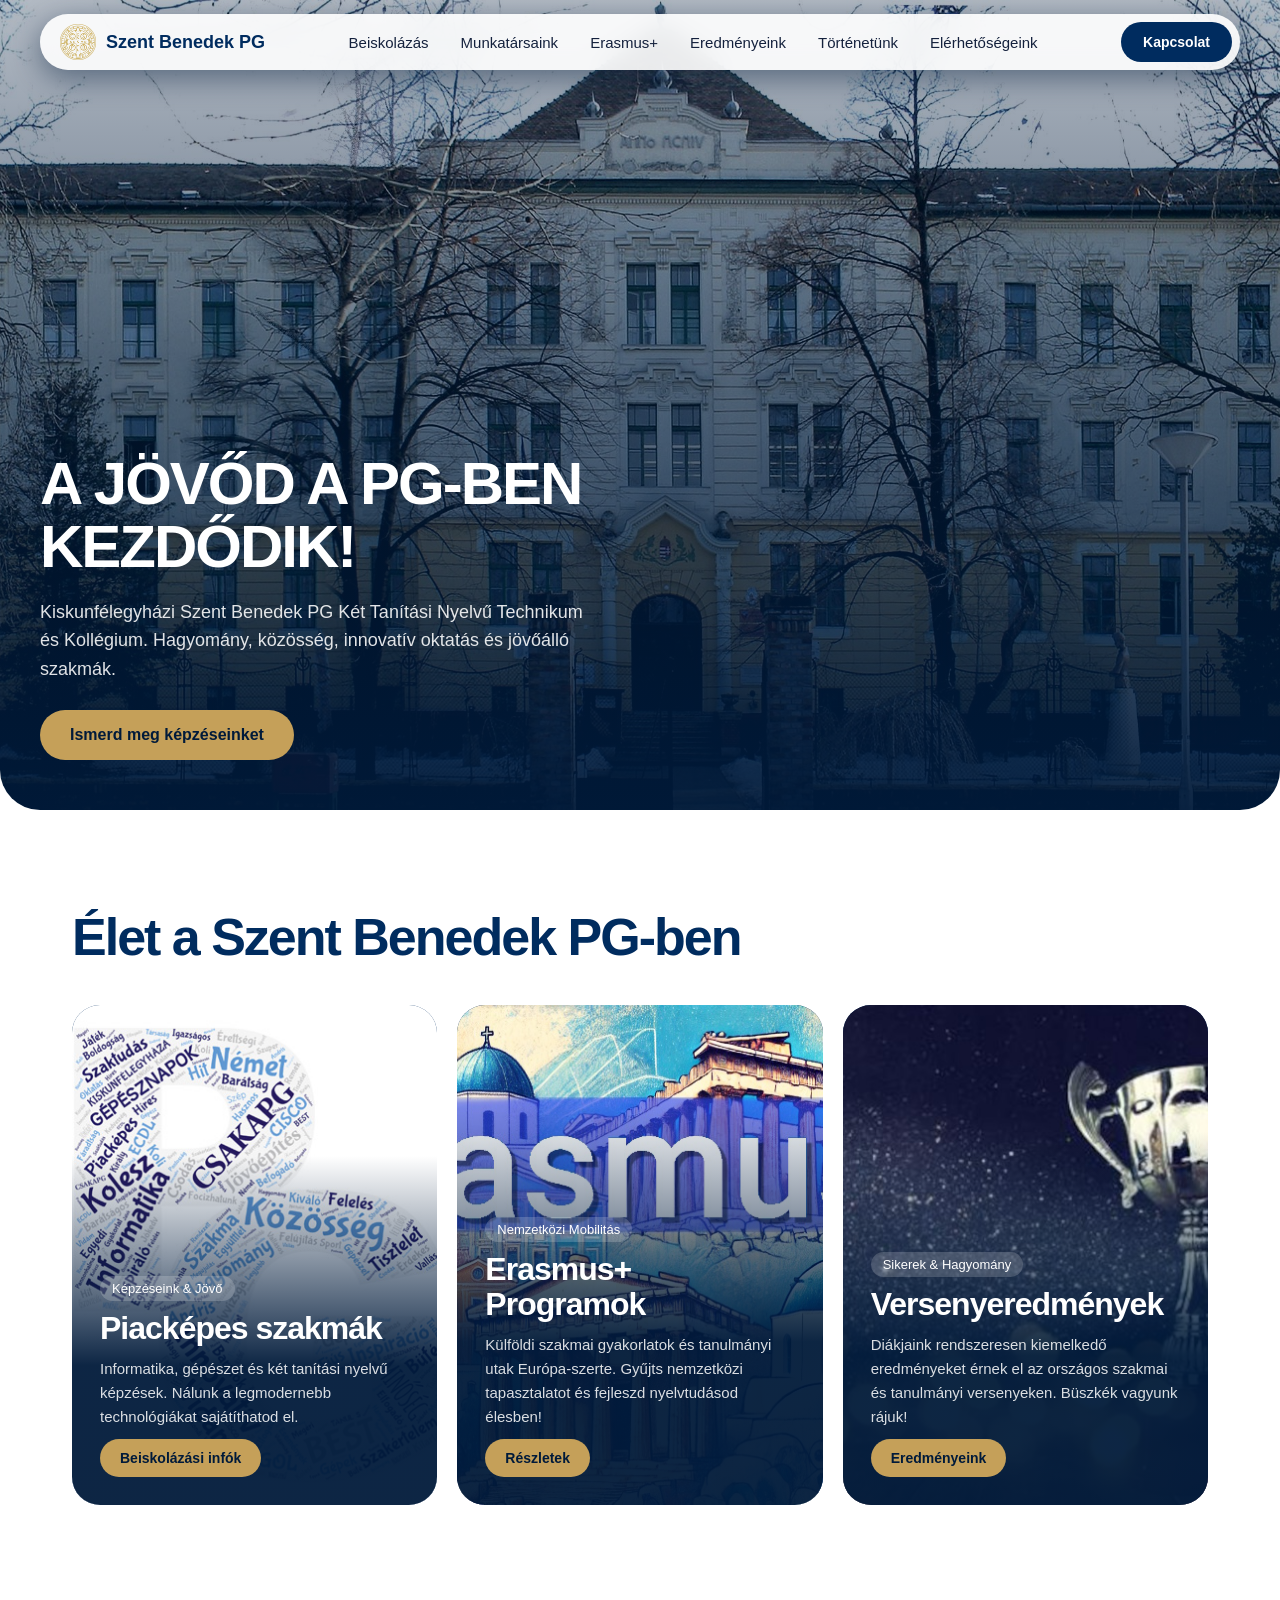
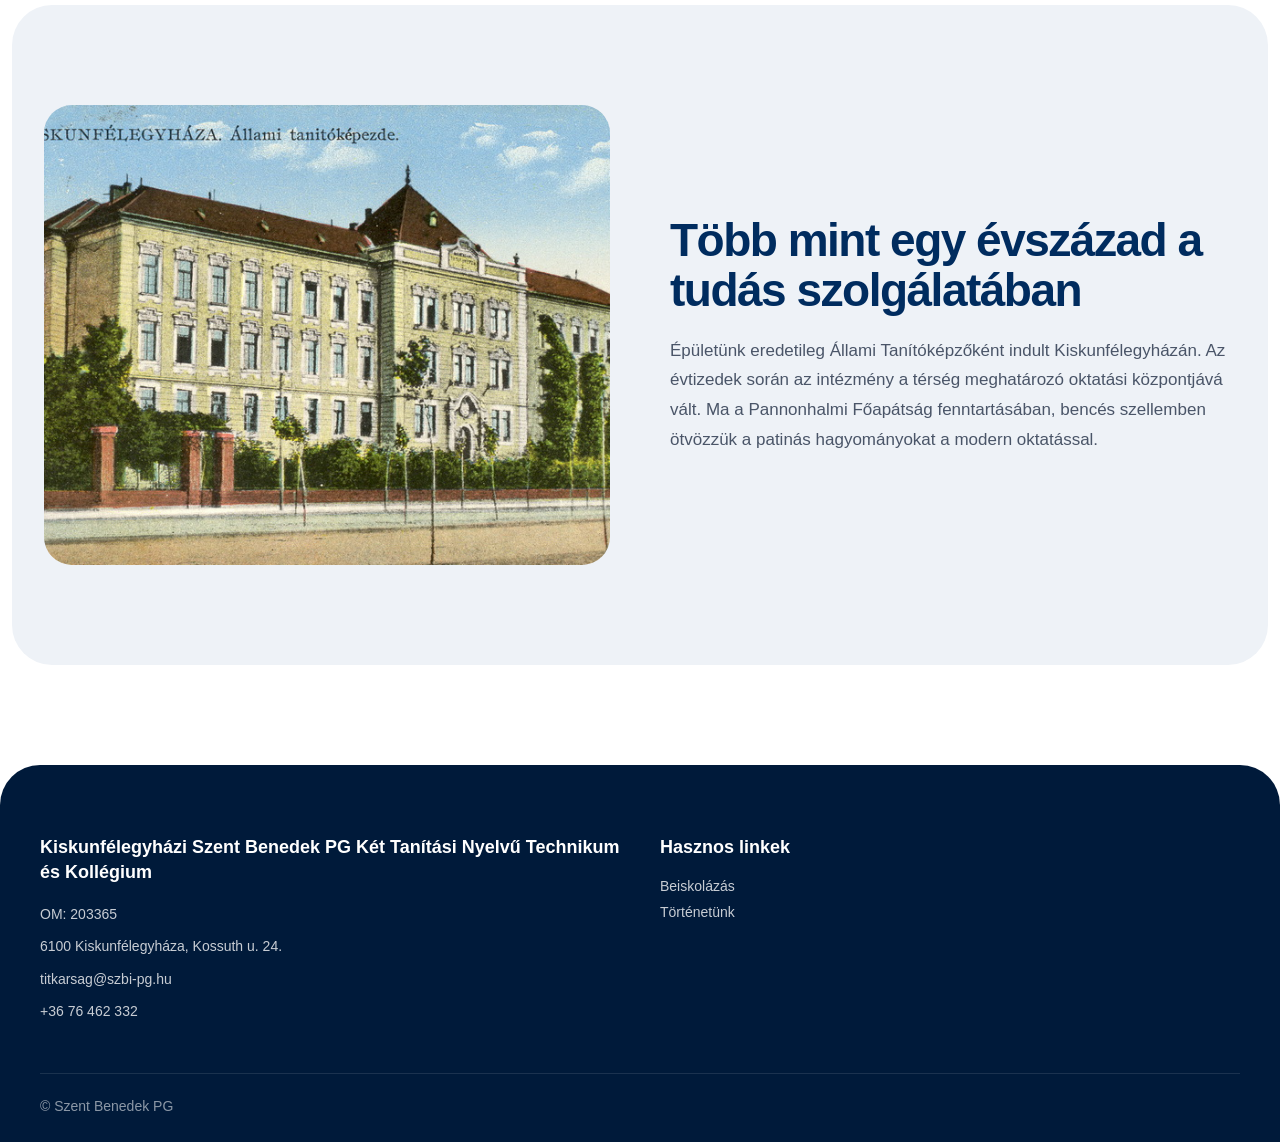
==== commit de1add74: "Update link text for contact section in index.html" ====
--- a/index.html
+++ b/index.html
@@ -19,10 +19,10 @@
         <li><a href="Erasmus_2022.html">Erasmus+</a></li>
         <li><a href="eredmenyek.html">Eredményeink</a></li>
         <li><a href="index.html#tortenet">Történetünk</a></li>
-        <li><a href="#kapcsolat">Kapcsolat</a></li>
+        <li><a href="#kapcsolat">Elérhetőségeink</a></li>
     </ul>
     <a href="jelentkezes.html" class="jelentkezes-gomb">
-        Jelentkezés
+        Kapcsolat
     </a>
 </nav>
     </header>
